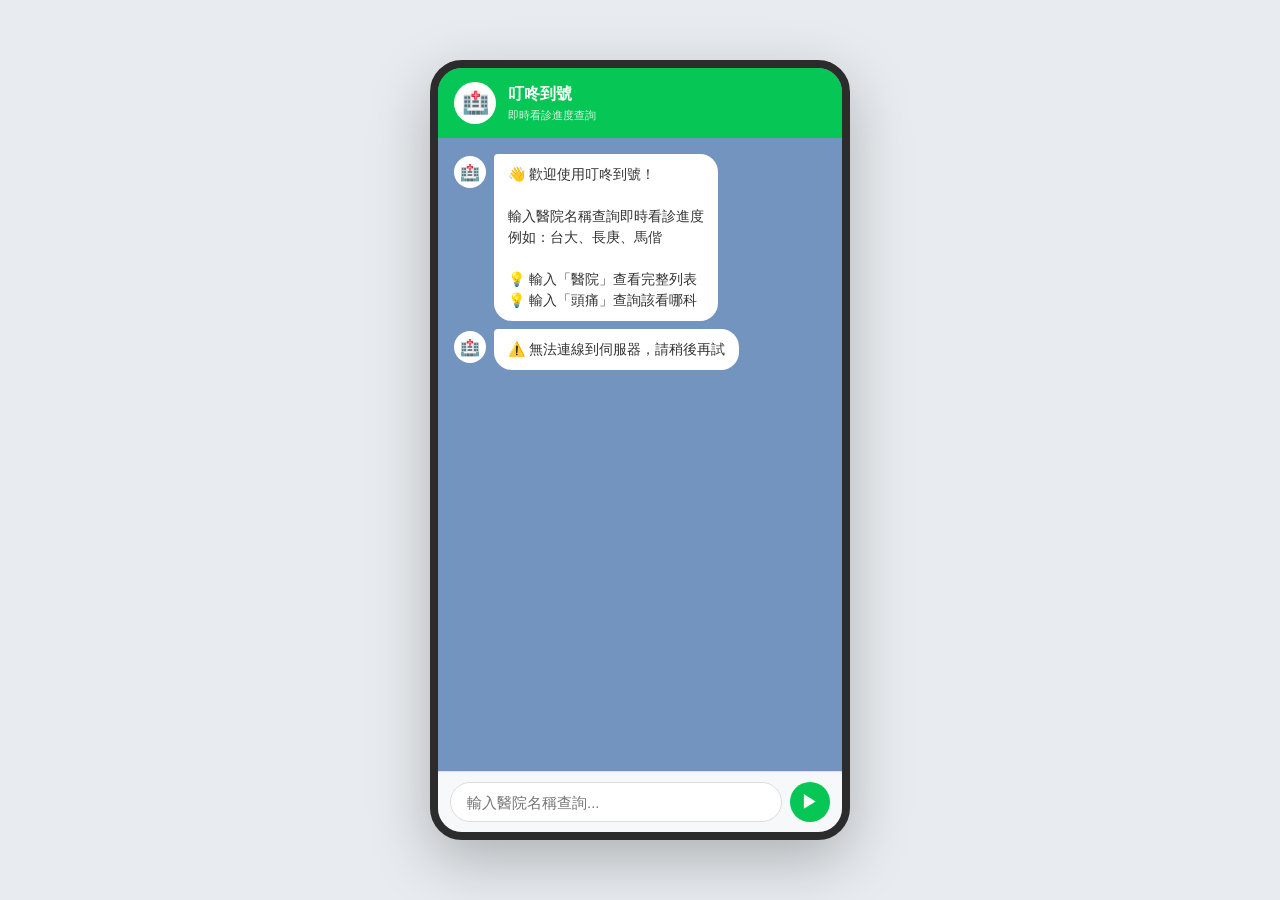
==== public/index.html @ 7386bb76 "feat: 對話式查詢網頁 + 修復 404 回傳 - 新增 /chat 對話式看診進度查詢頁面（LINE 風格 UI）   - 支援醫院名稱查詢、科別篩選、症狀查科別   - 快捷按鈕、打字動畫、醫" ====
<!DOCTYPE html>
<html lang="zh-TW">
<head>
<meta charset="UTF-8">
<meta name="viewport" content="width=device-width, initial-scale=1.0, maximum-scale=1.0, user-scalable=no">
<title>叮咚到號 — 醫院看診進度查詢</title>
<style>
* { margin: 0; padding: 0; box-sizing: border-box; }

:root {
    --green: #06C755;
    --bg: #7494C0;
    --bubble-bot: #FFFFFF;
    --bubble-user: #06C755;
    --text: #333;
}

body {
    font-family: -apple-system, BlinkMacSystemFont, 'Segoe UI', 'Helvetica Neue', Arial, sans-serif;
    background: #E8ECF0;
    height: 100dvh;
    display: flex;
    justify-content: center;
    align-items: center;
}

.phone-frame {
    width: 100%;
    max-width: 420px;
    height: 100dvh;
    background: var(--bg);
    display: flex;
    flex-direction: column;
    overflow: hidden;
}
@media (min-width: 500px) {
    .phone-frame {
        height: 780px;
        border-radius: 32px;
        box-shadow: 0 20px 60px rgba(0,0,0,0.25);
        border: 8px solid #2C2C2C;
    }
}

/* Header */
.chat-header {
    background: var(--green);
    color: white;
    padding: 14px 16px;
    display: flex;
    align-items: center;
    gap: 12px;
    flex-shrink: 0;
}
.chat-header .avatar {
    width: 42px; height: 42px;
    border-radius: 50%;
    background: white;
    display: flex; align-items: center; justify-content: center;
    font-size: 22px; flex-shrink: 0;
}
.chat-header .info h3 { font-size: 16px; font-weight: 600; }
.chat-header .info span { font-size: 11px; opacity: 0.85; }

/* Chat Body */
.chat-body {
    flex: 1;
    overflow-y: auto;
    padding: 16px;
    display: flex;
    flex-direction: column;
    gap: 8px;
    -webkit-overflow-scrolling: touch;
}

.msg-row {
    display: flex; gap: 8px; max-width: 88%;
    animation: msgIn 0.25s ease-out;
}
@keyframes msgIn {
    from { opacity: 0; transform: translateY(10px); }
    to   { opacity: 1; transform: translateY(0); }
}
.msg-row.bot  { align-self: flex-start; }
.msg-row.user { align-self: flex-end; flex-direction: row-reverse; }

.msg-row .bubble-avatar {
    width: 32px; height: 32px; border-radius: 50%;
    background: white; display: flex; align-items: center; justify-content: center;
    font-size: 16px; flex-shrink: 0; margin-top: 2px;
}
.msg-row.user .bubble-avatar { display: none; }

.bubble {
    padding: 10px 14px;
    border-radius: 18px;
    font-size: 14px;
    line-height: 1.5;
    white-space: pre-wrap;
    word-break: break-word;
}
.msg-row.bot .bubble  { background: var(--bubble-bot); color: var(--text); border-top-left-radius: 4px; }
.msg-row.user .bubble { background: var(--bubble-user); color: white; border-top-right-radius: 4px; }

.time-label {
    text-align: center;
    font-size: 11px;
    color: rgba(255,255,255,0.7);
    margin: 8px 0;
}

/* Quick Actions */
.quick-actions {
    display: flex;
    gap: 6px;
    flex-wrap: wrap;
    padding: 4px 0;
    align-self: flex-start;
    max-width: 100%;
}
.quick-btn {
    background: white;
    border: 1.5px solid var(--green);
    color: var(--green);
    padding: 6px 12px;
    border-radius: 16px;
    font-size: 13px;
    cursor: pointer;
    white-space: nowrap;
    transition: all 0.15s;
}
.quick-btn:hover, .quick-btn:active {
    background: var(--green);
    color: white;
}

/* Typing indicator */
.typing .bubble::after {
    content: '⋯';
    animation: dots 1s infinite;
}
@keyframes dots {
    0%, 20% { content: '⋯'; }
    40% { content: '⋯⋯'; }
    60% { content: '⋯⋯⋯'; }
}

/* Input */
.chat-input {
    display: flex;
    gap: 8px;
    padding: 10px 12px;
    background: #F7F8FA;
    flex-shrink: 0;
    border-top: 1px solid #E0E0E0;
}
.chat-input input {
    flex: 1;
    border: 1px solid #DDD;
    border-radius: 20px;
    padding: 10px 16px;
    font-size: 15px;
    outline: none;
    background: white;
}
.chat-input input:focus { border-color: var(--green); }
.chat-input button {
    background: var(--green);
    color: white;
    border: none;
    border-radius: 50%;
    width: 40px; height: 40px;
    font-size: 18px;
    cursor: pointer;
    display: flex; align-items: center; justify-content: center;
    flex-shrink: 0;
    transition: transform 0.1s;
}
.chat-input button:active { transform: scale(0.92); }
</style>
</head>
<body>

<div class="phone-frame">
    <div class="chat-header">
        <div class="avatar">🏥</div>
        <div class="info">
            <h3>叮咚到號</h3>
            <span>即時看診進度查詢</span>
        </div>
    </div>

    <div class="chat-body" id="chatBody"></div>

    <div class="chat-input">
        <input type="text" id="msgInput" placeholder="輸入醫院名稱查詢..." autocomplete="off">
        <button id="sendBtn" onclick="sendMessage()">▶</button>
    </div>
</div>

<script>
const API_BASE = window.location.origin;
const chatBody = document.getElementById('chatBody');
const msgInput = document.getElementById('msgInput');

// 醫院代碼對照（從 /api/hospitals 載入）
let hospitals = [];

// 初始化
async function init() {
    addBotMsg('👋 歡迎使用叮咚到號！\n\n輸入醫院名稱查詢即時看診進度\n例如：台大、長庚、馬偕\n\n💡 輸入「醫院」查看完整列表\n💡 輸入「頭痛」查詢該看哪科');

    try {
        const resp = await fetch(`${API_BASE}/api/hospitals`);
        const data = await resp.json();
        hospitals = data.hospitals || [];
        showQuickActions(['台大醫院', '台北長庚', '馬偕醫院', '國泰醫院', '醫院列表']);
    } catch (e) {
        addBotMsg('⚠️ 無法連線到伺服器，請稍後再試');
    }
}

// 發送訊息
async function sendMessage() {
    const text = msgInput.value.trim();
    if (!text) return;

    addUserMsg(text);
    msgInput.value = '';

    const typingEl = addTyping();

    try {
        const reply = await processMessage(text);
        removeTyping(typingEl);
        addBotMsg(reply.text);
        if (reply.actions) showQuickActions(reply.actions);
    } catch (e) {
        removeTyping(typingEl);
        addBotMsg('⚠️ 查詢失敗，請稍後再試');
    }
}

// 處理訊息邏輯
async function processMessage(text) {
    const m = text.trim();

    // 醫院列表
    if (['醫院', '列表', '有哪些', '支援', '全部'].some(k => m.includes(k))) {
        return listHospitals();
    }

    // 症狀查科別
    if (['痛', '癢', '暈', '咳', '燒', '腫', '血', '喘', '吐', '瀉'].some(k => m.includes(k))) {
        return await searchDepartmentGuide(m);
    }

    // 查看診進度
    const hospital = findHospital(m);
    if (hospital) {
        return await fetchProgress(hospital, m);
    }

    // 搜尋醫院
    if (m.length >= 2) {
        const matched = hospitals.filter(h => h.name.includes(m));
        if (matched.length > 0) {
            return {
                text: `🔍 找到 ${matched.length} 間符合的醫院：\n\n${matched.map(h => `• ${h.name}`).join('\n')}\n\n點擊醫院名稱查詢進度`,
                actions: matched.slice(0, 5).map(h => h.name)
            };
        }
    }

    return {
        text: '🤔 找不到相關醫院\n\n💡 試試：\n• 輸入醫院名稱（如：台大、長庚）\n• 輸入症狀（如：頭痛、咳嗽）\n• 輸入「醫院」查看完整列表'
    };
}

// 找醫院
function findHospital(text) {
    // 精確匹配
    let found = hospitals.find(h => text.includes(h.name));
    if (found) return found;

    // 簡稱匹配
    const aliases = {
        '台大': 'ntuh', '台大醫院': 'ntuh',
        '台大癌醫': 'ntuh-cancer', '癌醫': 'ntuh-cancer',
        '台大兒童': 'ntuh-children',
        '榮總': 'tpvgh', '台北榮總': 'tpvgh', '北榮': 'tpvgh',
        '三總': 'tsgh', '三軍': 'tsgh',
        '長庚': 'changgung-linkou', '林口長庚': 'changgung-linkou',
        '台北長庚': 'changgung-taipei',
        '高雄長庚': 'changgung-kaohsiung',
        '國泰': 'cathay', '國泰醫院': 'cathay',
        '馬偕': 'mackay-taipei', '馬偕醫院': 'mackay-taipei',
        '新光': 'shinkong', '新光醫院': 'shinkong',
        '萬芳': 'wanfang', '萬芳醫院': 'wanfang',
        '亞東': 'femh', '亞東醫院': 'femh',
        '振興': 'chgh', '振興醫院': 'chgh',
        '慈濟': 'tzuchi-taipei',
        '輔大': 'fjuh', '輔大醫院': 'fjuh',
    };

    for (const [alias, code] of Object.entries(aliases)) {
        if (text.includes(alias)) {
            return hospitals.find(h => h.code === code);
        }
    }
    return null;
}

// 查看診進度
async function fetchProgress(hospital, originalText) {
    const resp = await fetch(`${API_BASE}/api/progress/${hospital.code}`);
    const data = await resp.json();

    if (!data.data || data.data.length === 0) {
        return {
            text: `🏥 ${hospital.name}\n\n目前沒有看診中的診間資料\n（可能為非看診時段或夜間）`,
            actions: ['醫院列表']
        };
    }

    // 篩選（如果用戶輸入了科別或醫師名）
    let results = data.data;
    const filter = originalText.replace(hospital.name, '').trim();
    // 移除別名
    for (const alias of Object.keys(findHospital.aliases || {})) {
        if (originalText.includes(alias)) {
            const f = originalText.replace(alias, '').trim();
            if (f) {
                const filtered = results.filter(r =>
                    r.department.includes(f) || r.doctor_name.includes(f)
                );
                if (filtered.length > 0) results = filtered;
            }
            break;
        }
    }
    if (filter) {
        const filtered = results.filter(r =>
            r.department.includes(filter) || r.doctor_name.includes(filter)
        );
        if (filtered.length > 0) results = filtered;
    }

    // 格式化
    const now = new Date();
    const ts = `${(now.getMonth()+1).toString().padStart(2,'0')}/${now.getDate().toString().padStart(2,'0')} ${now.getHours().toString().padStart(2,'0')}:${now.getMinutes().toString().padStart(2,'0')}`;

    // 按科別分組
    const byDept = {};
    for (const r of results) {
        if (!byDept[r.department]) byDept[r.department] = [];
        byDept[r.department].push(r);
    }

    let lines = [`🏥 ${hospital.name} 看診進度`, `⏰ ${ts}　共 ${results.length} 個診間`, ''];

    for (const [dept, items] of Object.entries(byDept).sort()) {
        lines.push(`📌 ${dept}`);
        for (const it of items) {
            let info = `👉 ${it.current_number}號`;
            if (it.is_current_skipped) info += '(過號)';
            if (it.next_number && it.next_number !== it.current_number) {
                info += ` → ${it.next_number}號`;
            }
            const room = it.clinic_room ? ` [${it.clinic_room}]` : '';
            const sess = it.session ? ` ${it.session}` : '';
            lines.push(`  ${it.doctor_name}${room}${sess} ${info}`);
        }
        lines.push('');
    }

    // 取前幾個科別當快捷鍵
    const depts = Object.keys(byDept).slice(0, 4);
    const actions = depts.map(d => `${hospital.name} ${d}`);

    return { text: lines.join('\n'), actions };
}

// 症狀查科別
async function searchDepartmentGuide(query) {
    const resp = await fetch(`${API_BASE}/api/guide/which-department?q=${encodeURIComponent(query)}`);
    const data = await resp.json();

    if (!data.results || data.results.length === 0) {
        return { text: `🤔 找不到「${query}」相關的科別建議\n\n建議直接到醫院掛號櫃台詢問` };
    }

    let lines = [`🔍 「${query}」建議看哪科：\n`];
    const seen = new Set();
    for (const r of data.results) {
        if (seen.has(r.department)) continue;
        seen.add(r.department);
        lines.push(`🏷️ ${r.department}（${r.category}）`);
        lines.push(`   疾病：${r.disease}`);
        lines.push(`   症狀：${r.symptoms}\n`);
    }

    return { text: lines.join('\n') };
}

// 醫院列表
function listHospitals() {
    // 按地區分組
    const groups = {
        '台北市': [], '新北市': [], '基隆': [], '桃園': [],
        '台中': [], '雲嘉': [], '高雄': [], '其他': []
    };

    for (const h of hospitals) {
        const n = h.name;
        if (n.includes('台大') || n.includes('三軍') || n.includes('榮總') || n.includes('台北長庚') ||
            n.includes('國泰醫院') || n.includes('馬偕醫院(台北') || n.includes('新光') ||
            n.includes('萬芳') || n.includes('振興') || n.includes('台大癌醫') || n.includes('台大兒童'))
            groups['台北市'].push(n);
        else if (n.includes('亞東') || n.includes('慈濟') || n.includes('淡水') || n.includes('臺北醫院') ||
                 n.includes('汐止') || n.includes('土城') || n.includes('新北') || n.includes('輔大'))
            groups['新北市'].push(n);
        else if (n.includes('基隆')) groups['基隆'].push(n);
        else if (n.includes('林口') || n.includes('桃園')) groups['桃園'].push(n);
        else if (n.includes('豐原')) groups['台中'].push(n);
        else if (n.includes('雲林') || n.includes('嘉義')) groups['雲嘉'].push(n);
        else if (n.includes('高雄') || n.includes('鳳山')) groups['高雄'].push(n);
        else groups['其他'].push(n);
    }

    let lines = [`🏥 支援查詢的醫院（共 ${hospitals.length} 間）\n`];
    for (const [area, list] of Object.entries(groups)) {
        if (list.length === 0) continue;
        lines.push(`【${area}】`);
        for (const name of list) lines.push(`  • ${name}`);
        lines.push('');
    }
    lines.push('💡 輸入醫院名稱即可查詢進度');

    return {
        text: lines.join('\n'),
        actions: ['台大醫院', '台北長庚', '林口長庚', '國泰醫院', '馬偕醫院']
    };
}

// === UI 工具 ===

function addBotMsg(text) {
    const row = document.createElement('div');
    row.className = 'msg-row bot';
    row.innerHTML = `<div class="bubble-avatar">🏥</div><div class="bubble">${escapeHtml(text)}</div>`;
    chatBody.appendChild(row);
    scrollDown();
}

function addUserMsg(text) {
    const row = document.createElement('div');
    row.className = 'msg-row user';
    row.innerHTML = `<div class="bubble">${escapeHtml(text)}</div>`;
    chatBody.appendChild(row);
    scrollDown();
}

function addTyping() {
    const row = document.createElement('div');
    row.className = 'msg-row bot typing';
    row.innerHTML = `<div class="bubble-avatar">🏥</div><div class="bubble">查詢中</div>`;
    chatBody.appendChild(row);
    scrollDown();
    return row;
}

function removeTyping(el) { if (el && el.parentNode) el.parentNode.removeChild(el); }

function showQuickActions(labels) {
    const container = document.createElement('div');
    container.className = 'quick-actions';
    for (const label of labels) {
        const btn = document.createElement('button');
        btn.className = 'quick-btn';
        btn.textContent = label;
        btn.onclick = () => {
            msgInput.value = label;
            sendMessage();
        };
        container.appendChild(btn);
    }
    chatBody.appendChild(container);
    scrollDown();
}

function scrollDown() {
    requestAnimationFrame(() => {
        chatBody.scrollTop = chatBody.scrollHeight;
    });
}

function escapeHtml(text) {
    return text.replace(/&/g,'&amp;').replace(/</g,'&lt;').replace(/>/g,'&gt;').replace(/\n/g,'<br>');
}

// Enter 送出
msgInput.addEventListener('keydown', e => {
    if (e.key === 'Enter' && !e.isComposing) sendMessage();
});

// 啟動
init();
</script>
</body>
</html>
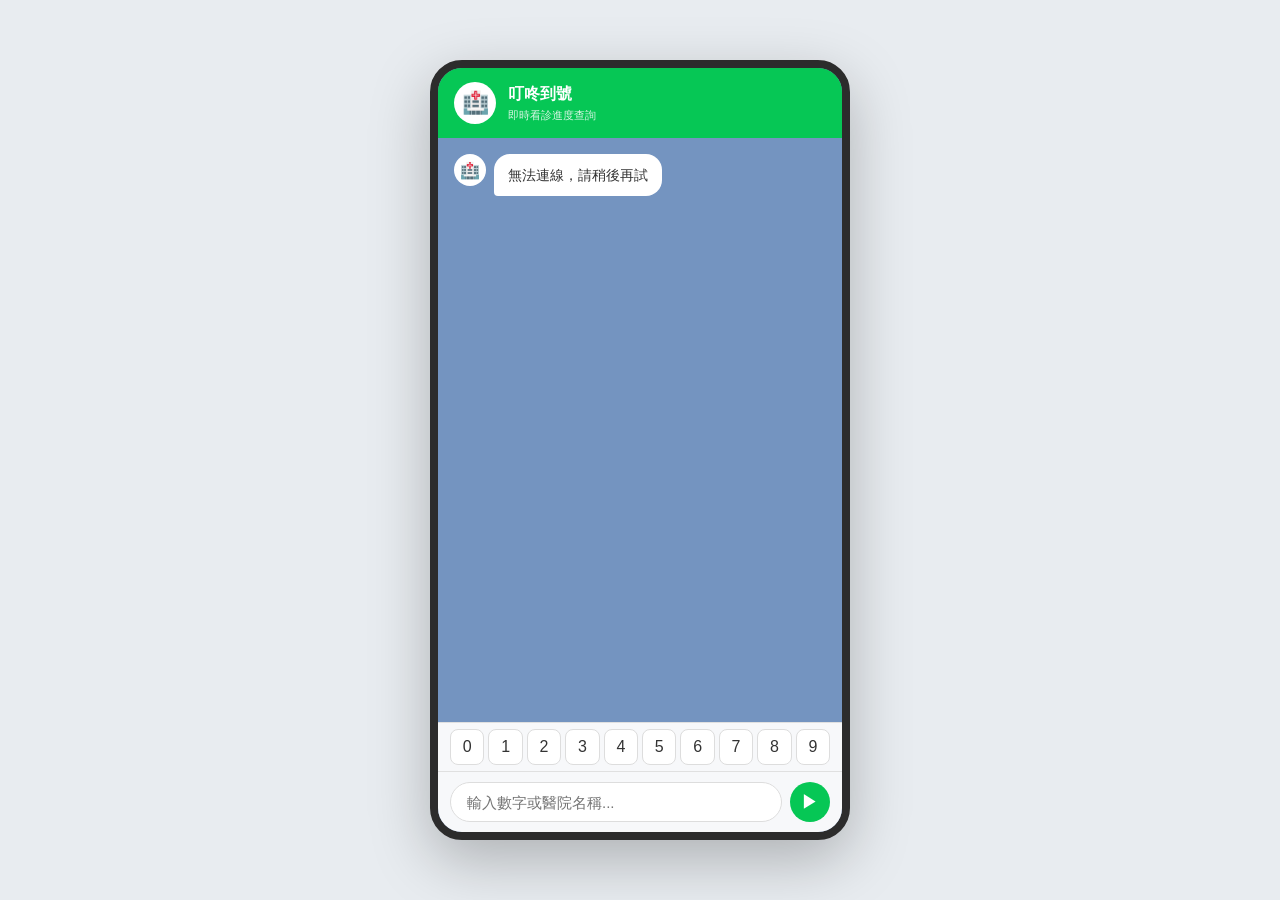
==== commit 3fcc69b7: "第一階段ok" ====
--- a/public/index.html
+++ b/public/index.html
@@ -6,14 +6,7 @@
 <title>叮咚到號 — 醫院看診進度查詢</title>
 <style>
 * { margin: 0; padding: 0; box-sizing: border-box; }
-
-:root {
-    --green: #06C755;
-    --bg: #7494C0;
-    --bubble-bot: #FFFFFF;
-    --bubble-user: #06C755;
-    --text: #333;
-}
+:root { --green: #06C755; --bg: #7494C0; }
 
 body {
     font-family: -apple-system, BlinkMacSystemFont, 'Segoe UI', 'Helvetica Neue', Arial, sans-serif;
@@ -25,158 +18,88 @@
 }
 
 .phone-frame {
-    width: 100%;
-    max-width: 420px;
-    height: 100dvh;
+    width: 100%; max-width: 420px; height: 100dvh;
     background: var(--bg);
-    display: flex;
-    flex-direction: column;
-    overflow: hidden;
+    display: flex; flex-direction: column; overflow: hidden;
 }
 @media (min-width: 500px) {
     .phone-frame {
-        height: 780px;
-        border-radius: 32px;
+        height: 780px; border-radius: 32px;
         box-shadow: 0 20px 60px rgba(0,0,0,0.25);
         border: 8px solid #2C2C2C;
     }
 }
 
-/* Header */
 .chat-header {
-    background: var(--green);
-    color: white;
-    padding: 14px 16px;
-    display: flex;
-    align-items: center;
-    gap: 12px;
-    flex-shrink: 0;
+    background: var(--green); color: white;
+    padding: 14px 16px; display: flex; align-items: center; gap: 12px; flex-shrink: 0;
 }
 .chat-header .avatar {
-    width: 42px; height: 42px;
-    border-radius: 50%;
-    background: white;
+    width: 42px; height: 42px; border-radius: 50%; background: white;
+    display: flex; align-items: center; justify-content: center; font-size: 22px;
+}
+.chat-header .info h3 { font-size: 16px; }
+.chat-header .info span { font-size: 11px; opacity: 0.85; }
+
+.chat-body {
+    flex: 1; overflow-y: auto; padding: 16px;
+    display: flex; flex-direction: column; gap: 8px;
+    -webkit-overflow-scrolling: touch;
+}
+
+.msg-row { display: flex; gap: 8px; max-width: 88%; animation: msgIn 0.25s ease-out; }
+.msg-row.bot { align-self: flex-start; }
+.msg-row.user { align-self: flex-end; flex-direction: row-reverse; }
+
+.bubble-avatar {
+    width: 32px; height: 32px; border-radius: 50%; background: white;
     display: flex; align-items: center; justify-content: center;
-    font-size: 22px; flex-shrink: 0;
-}
-.chat-header .info h3 { font-size: 16px; font-weight: 600; }
-.chat-header .info span { font-size: 11px; opacity: 0.85; }
-
-/* Chat Body */
-.chat-body {
-    flex: 1;
-    overflow-y: auto;
-    padding: 16px;
-    display: flex;
-    flex-direction: column;
-    gap: 8px;
-    -webkit-overflow-scrolling: touch;
-}
-
-.msg-row {
-    display: flex; gap: 8px; max-width: 88%;
-    animation: msgIn 0.25s ease-out;
-}
-@keyframes msgIn {
-    from { opacity: 0; transform: translateY(10px); }
-    to   { opacity: 1; transform: translateY(0); }
-}
-.msg-row.bot  { align-self: flex-start; }
-.msg-row.user { align-self: flex-end; flex-direction: row-reverse; }
-
-.msg-row .bubble-avatar {
-    width: 32px; height: 32px; border-radius: 50%;
-    background: white; display: flex; align-items: center; justify-content: center;
-    font-size: 16px; flex-shrink: 0; margin-top: 2px;
-}
-.msg-row.user .bubble-avatar { display: none; }
+    font-size: 16px; flex-shrink: 0;
+}
 
 .bubble {
-    padding: 10px 14px;
-    border-radius: 18px;
-    font-size: 14px;
-    line-height: 1.5;
-    white-space: pre-wrap;
-    word-break: break-word;
-}
-.msg-row.bot .bubble  { background: var(--bubble-bot); color: var(--text); border-top-left-radius: 4px; }
-.msg-row.user .bubble { background: var(--bubble-user); color: white; border-top-right-radius: 4px; }
-
-.time-label {
-    text-align: center;
-    font-size: 11px;
-    color: rgba(255,255,255,0.7);
-    margin: 8px 0;
-}
-
-/* Quick Actions */
-.quick-actions {
-    display: flex;
-    gap: 6px;
-    flex-wrap: wrap;
-    padding: 4px 0;
-    align-self: flex-start;
-    max-width: 100%;
-}
-.quick-btn {
-    background: white;
-    border: 1.5px solid var(--green);
-    color: var(--green);
-    padding: 6px 12px;
-    border-radius: 16px;
-    font-size: 13px;
-    cursor: pointer;
-    white-space: nowrap;
-    transition: all 0.15s;
-}
-.quick-btn:hover, .quick-btn:active {
-    background: var(--green);
-    color: white;
-}
-
-/* Typing indicator */
-.typing .bubble::after {
-    content: '⋯';
-    animation: dots 1s infinite;
-}
-@keyframes dots {
-    0%, 20% { content: '⋯'; }
-    40% { content: '⋯⋯'; }
-    60% { content: '⋯⋯⋯'; }
-}
-
-/* Input */
+    padding: 10px 14px; border-radius: 16px; font-size: 14px; line-height: 1.6;
+    white-space: pre-wrap; word-break: break-word; position: relative;
+}
+.bot .bubble { background: white; color: #333; border-bottom-left-radius: 4px; }
+.user .bubble { background: var(--green); color: white; border-bottom-right-radius: 4px; }
+
+.copy-btn {
+    display: block; margin-top: 6px; background: none; border: 1px solid #CCC;
+    border-radius: 8px; padding: 2px 10px; font-size: 11px; color: #999; cursor: pointer;
+}
+.copy-btn.copied { border-color: var(--green); color: var(--green); }
+
+@keyframes msgIn { from { opacity: 0; transform: translateY(8px); } to { opacity: 1; transform: none; } }
+.typing .bubble::after { content: '⋯'; animation: dots 1.2s infinite; }
+@keyframes dots { 0%,20%{content:'⋯'} 40%{content:'⋯⋯'} 60%{content:'⋯⋯⋯'} }
+
 .chat-input {
-    display: flex;
-    gap: 8px;
-    padding: 10px 12px;
-    background: #F7F8FA;
-    flex-shrink: 0;
-    border-top: 1px solid #E0E0E0;
+    display: flex; gap: 8px; padding: 10px 12px;
+    background: #F7F8FA; flex-shrink: 0; border-top: 1px solid #E0E0E0;
 }
 .chat-input input {
-    flex: 1;
-    border: 1px solid #DDD;
-    border-radius: 20px;
-    padding: 10px 16px;
-    font-size: 15px;
-    outline: none;
-    background: white;
+    flex: 1; border: 1px solid #DDD; border-radius: 20px;
+    padding: 10px 16px; font-size: 15px; outline: none; background: white;
 }
 .chat-input input:focus { border-color: var(--green); }
 .chat-input button {
-    background: var(--green);
-    color: white;
-    border: none;
-    border-radius: 50%;
-    width: 40px; height: 40px;
-    font-size: 18px;
-    cursor: pointer;
-    display: flex; align-items: center; justify-content: center;
-    flex-shrink: 0;
-    transition: transform 0.1s;
+    background: var(--green); color: white; border: none; border-radius: 50%;
+    width: 40px; height: 40px; font-size: 18px; cursor: pointer;
+    display: flex; align-items: center; justify-content: center; flex-shrink: 0;
 }
 .chat-input button:active { transform: scale(0.92); }
+
+.num-row {
+    display: flex; gap: 4px; padding: 6px 12px;
+    background: #F7F8FA; border-top: 1px solid #E0E0E0; flex-shrink: 0;
+}
+.num-btn {
+    flex: 1; border: 1px solid #DDD; border-radius: 8px;
+    background: white; font-size: 16px; font-weight: 500; color: #333;
+    padding: 8px 0; cursor: pointer; text-align: center;
+}
+.num-btn:active { background: var(--green); color: white; }
 </style>
 </head>
 <body>
@@ -189,106 +112,755 @@
             <span>即時看診進度查詢</span>
         </div>
     </div>
-
-    <div class="chat-body" id="chatBody"></div>
-
+    <div class="chat-body" id="chatBody" onclick="document.getElementById('msgInput').blur()"></div>
+    <div class="num-row" id="numRow">
+        <button class="num-btn" onclick="tapNum('0')">0</button>
+        <button class="num-btn" onclick="tapNum('1')">1</button>
+        <button class="num-btn" onclick="tapNum('2')">2</button>
+        <button class="num-btn" onclick="tapNum('3')">3</button>
+        <button class="num-btn" onclick="tapNum('4')">4</button>
+        <button class="num-btn" onclick="tapNum('5')">5</button>
+        <button class="num-btn" onclick="tapNum('6')">6</button>
+        <button class="num-btn" onclick="tapNum('7')">7</button>
+        <button class="num-btn" onclick="tapNum('8')">8</button>
+        <button class="num-btn" onclick="tapNum('9')">9</button>
+    </div>
+    <div class="num-row" id="numRowMulti" style="display:none;">
+        <button class="num-btn" onclick="tapMulti('0')">0</button>
+        <button class="num-btn" onclick="tapMulti('1')">1</button>
+        <button class="num-btn" onclick="tapMulti('2')">2</button>
+        <button class="num-btn" onclick="tapMulti('3')">3</button>
+        <button class="num-btn" onclick="tapMulti('4')">4</button>
+        <button class="num-btn" onclick="tapMulti('5')">5</button>
+        <button class="num-btn" onclick="tapMulti('6')">6</button>
+        <button class="num-btn" onclick="tapMulti('7')">7</button>
+        <button class="num-btn" onclick="tapMulti('8')">8</button>
+        <button class="num-btn" onclick="tapMulti('9')">9</button>
+        <button class="num-btn" onclick="tapMultiDel()" style="font-size:14px;">⌫</button>
+    </div>
     <div class="chat-input">
-        <input type="text" id="msgInput" placeholder="輸入醫院名稱查詢..." autocomplete="off">
-        <button id="sendBtn" onclick="sendMessage()">▶</button>
+        <input type="text" id="msgInput" placeholder="輸入數字或醫院名稱..." autocomplete="off">
+        <button onclick="sendMessage()">▶</button>
     </div>
 </div>
 
 <script>
 const API_BASE = window.location.origin;
 const chatBody = document.getElementById('chatBody');
+
+let _sending = false;  // 防重複點擊
+
+// === Web Audio 音效 ===
+let _audioCtx = null;
+function getAudio() {
+    if (!_audioCtx) {
+        try {
+            _audioCtx = new (window.AudioContext || window.webkitAudioContext)();
+        } catch (e) { return null; }
+    }
+    if (_audioCtx.state === 'suspended') _audioCtx.resume();
+    return _audioCtx;
+}
+
+// 通用單音
+function _beep(freq, dur, type = 'sine', vol = 0.15, delay = 0) {
+    const ctx = getAudio();
+    if (!ctx) return;
+    const t0 = ctx.currentTime + delay;
+    const osc = ctx.createOscillator();
+    const gain = ctx.createGain();
+    osc.type = type;
+    osc.frequency.value = freq;
+    gain.gain.setValueAtTime(0, t0);
+    gain.gain.linearRampToValueAtTime(vol, t0 + 0.005);
+    gain.gain.exponentialRampToValueAtTime(0.0001, t0 + dur);
+    osc.connect(gain).connect(ctx.destination);
+    osc.start(t0);
+    osc.stop(t0 + dur + 0.02);
+}
+
+// 1. 打字聲（短促 click）
+function playTap() { _beep(1800, 0.04, 'square', 0.06); }
+
+// 2. 送出訊息（輕一聲）
+function playSend() { _beep(880, 0.08, 'sine', 0.10); }
+
+// 3. 號碼更新 ding（單音清脆）
+function playDing() { _beep(1320, 0.25, 'triangle', 0.18); }
+
+// 4. 快到/到我 dingdong（雙音）
+function playDingDong() {
+    _beep(1320, 0.22, 'triangle', 0.22, 0);
+    _beep(990, 0.32, 'triangle', 0.22, 0.18);
+}
+
+function tapNum(n) {
+    if (_sending) return;
+    playTap();
+    msgInput.value = n;
+    sendMessage();
+}
+
+function tapMulti(n) {
+    playTap();
+    msgInput.value += n;
+    msgInput.focus();
+}
+
+function tapMultiDel() {
+    playTap();
+    msgInput.value = msgInput.value.slice(0, -1);
+}
+
+function setMultiMode(on) {
+    document.getElementById('numRow').style.display = on ? 'none' : 'flex';
+    document.getElementById('numRowMulti').style.display = on ? 'flex' : 'none';
+    if (on) {
+        msgInput.value = '';
+        msgInput.placeholder = '輸入掛號號碼...';
+    } else {
+        msgInput.placeholder = '輸入數字或醫院名稱...';
+    }
+}
+
 const msgInput = document.getElementById('msgInput');
 
-// 醫院代碼對照（從 /api/hospitals 載入）
 let hospitals = [];
-
-// 初始化
+let menuState = 'main';
+let menuOptions = {};
+let lastHospital = null;
+let lastProgressData = [];
+let pageItems = [];
+let pageIndex = 0;
+let pageContext = null;
+
+// 返回堆疊：按 0 逐層返回
+let navStack = [];
+
+// 追蹤
+let activeTrack = null;    // { hospital, dept, doctor, room, userNumber, intervalId }
+let waitingForNumber = false;  // 等待用戶輸入掛號號碼
+
+// 用戶資料
+const urlParams = new URLSearchParams(location.search);
+if (urlParams.get('uid')) localStorage.setItem('line_user_id', urlParams.get('uid'));
+let lineUserId = localStorage.getItem('line_user_id') || '';
+let userFavorites = [];
+let userArea = localStorage.getItem('user_area') || '';
+
+// === 初始化 ===
 async function init() {
-    addBotMsg('👋 歡迎使用叮咚到號！\n\n輸入醫院名稱查詢即時看診進度\n例如：台大、長庚、馬偕\n\n💡 輸入「醫院」查看完整列表\n💡 輸入「頭痛」查詢該看哪科');
-
     try {
         const resp = await fetch(`${API_BASE}/api/hospitals`);
         const data = await resp.json();
         hospitals = data.hospitals || [];
-        showQuickActions(['台大醫院', '台北長庚', '馬偕醫院', '國泰醫院', '醫院列表']);
     } catch (e) {
-        addBotMsg('⚠️ 無法連線到伺服器，請稍後再試');
-    }
-}
-
-// 發送訊息
+        addBotMsg('無法連線，請稍後再試');
+        return;
+    }
+    await loadFavorites();
+    await showMainMenu();
+}
+
+async function loadFavorites() {
+    if (!lineUserId) return;
+    try {
+        const resp = await fetch(`${API_BASE}/api/liff/favorites/${lineUserId}`);
+        const data = await resp.json();
+        if (data.favorites && data.favorites.length > 0) userFavorites = data.favorites;
+    } catch (e) {}
+}
+
+// === 主選單 ===
+async function showMainMenu() {
+    navStack = [];
+    menuState = 'main';
+    menuOptions = { '2': 'list_area' };
+
+    await loadFavorites();
+
+    let lines = [];
+    if (activeTrack) {
+        lines.push('1 查追蹤進度');
+        menuOptions['1'] = 'check_tracking';
+    }
+    lines.push('2 醫院列表');
+    lines.push('');
+
+    const maxSlots = 5;
+    const usedCodes = new Set();
+    const slots = [];
+
+    for (const f of userFavorites) {
+        if (slots.length >= maxSlots) break;
+        const h = hospitals.find(x => x.code === f.hospital_code);
+        if (h && !usedCodes.has(h.code)) {
+            slots.push({ hospital: h, name: f.hospital_name, star: true });
+            usedCodes.add(h.code);
+        }
+    }
+
+    if (slots.length < maxSlots) {
+        const areas = groupByArea();
+        if (userArea && areas[userArea]) {
+            for (const h of areas[userArea]) {
+                if (slots.length >= maxSlots) break;
+                if (!usedCodes.has(h.code)) {
+                    slots.push({ hospital: h, name: h.name, star: false });
+                    usedCodes.add(h.code);
+                }
+            }
+        }
+        if (slots.length < maxSlots) {
+            const taipei = areas['台北市'] || [];
+            for (const h of taipei) {
+                if (slots.length >= maxSlots) break;
+                if (!usedCodes.has(h.code)) {
+                    slots.push({ hospital: h, name: h.name, star: false });
+                    usedCodes.add(h.code);
+                }
+            }
+        }
+    }
+
+    slots.forEach((s, idx) => {
+        const num = idx + 4;
+        const mark = s.star ? '⭐' : '';
+        lines.push(`${num} ${mark}${s.name}`);
+        menuOptions[String(num)] = { type: 'hospital', hospital: s.hospital };
+    });
+
+    addBotMsg(lines.join('\n'));
+}
+
+// === 分頁顯示 ===
+function showPage(items, state, title) {
+    pageItems = items;
+    pageContext = { state, title };
+    pageIndex = 0;
+    renderPage();
+}
+
+function renderPage() {
+    const perPage = 8;
+    const slice = pageItems.slice(pageIndex, pageIndex + perPage);
+    const total = pageItems.length;
+    const pageNum = Math.floor(pageIndex / perPage) + 1;
+    const totalPages = Math.ceil(total / perPage);
+
+    menuOptions = {};
+    menuState = pageContext.state;
+
+    let lines = [];
+    lines.push(totalPages > 1 ? `${pageContext.title} (${pageNum}/${totalPages})` : pageContext.title);
+    lines.push('');
+
+    slice.forEach((item, idx) => {
+        const num = idx + 1;
+        lines.push(`${num} ${item.label}`);
+        menuOptions[String(num)] = item.action;
+    });
+
+    lines.push('');
+    if (total > perPage) lines.push('9 下一頁');
+    lines.push('0 返回');
+
+    addBotMsg(lines.join('\n'));
+}
+
+function nextPage() {
+    pageIndex += 8;
+    if (pageIndex >= pageItems.length) pageIndex = 0;
+    renderPage();
+}
+
+// === 發送訊息 ===
 async function sendMessage() {
+    if (_sending) return;
     const text = msgInput.value.trim();
     if (!text) return;
-
+    _sending = true;
+    playSend();
     addUserMsg(text);
     msgInput.value = '';
-
-    const typingEl = addTyping();
-
+    await new Promise(r => setTimeout(r, 500));
     try {
-        const reply = await processMessage(text);
-        removeTyping(typingEl);
-        addBotMsg(reply.text);
-        if (reply.actions) showQuickActions(reply.actions);
+        await processMessage(text);
     } catch (e) {
-        removeTyping(typingEl);
-        addBotMsg('⚠️ 查詢失敗，請稍後再試');
-    }
-}
-
-// 處理訊息邏輯
+        console.error('processMessage error:', e);
+        addBotMsg('查詢失敗，請稍後再試\n\n0 返回');
+        menuState = 'error';
+    }
+    _sending = false;
+}
+
+// === 處理訊息 ===
 async function processMessage(text) {
     const m = text.trim();
 
-    // 醫院列表
-    if (['醫院', '列表', '有哪些', '支援', '全部'].some(k => m.includes(k))) {
-        return listHospitals();
-    }
-
-    // 症狀查科別
-    if (['痛', '癢', '暈', '咳', '燒', '腫', '血', '喘', '吐', '瀉'].some(k => m.includes(k))) {
-        return await searchDepartmentGuide(m);
-    }
-
-    // 查看診進度
-    const hospital = findHospital(m);
-    if (hospital) {
-        return await fetchProgress(hospital, m);
-    }
-
-    // 搜尋醫院
-    if (m.length >= 2) {
+    // 返回（追蹤中按 0 只回主頁，不停止追蹤）
+    if (m === '0' || m === '回') {
+        if (waitingForNumber) {
+            waitingForNumber = false;
+            setMultiMode(false);
+        }
+        if (navStack.length > 0) {
+            const back = navStack.pop();
+            await back();
+        } else {
+            await showMainMenu();
+        }
+        return;
+    }
+
+    // 等待輸入掛號號碼
+    if (waitingForNumber) {
+        if (m === '999') {
+            waitingForNumber = false;
+            setMultiMode(false);
+            startTracking(null);
+            return;
+        }
+        const num = parseInt(m);
+        if (num > 0) {
+            waitingForNumber = false;
+            setMultiMode(false);
+            startTracking(num);
+            return;
+        }
+        addBotMsg('請輸入掛號號碼（數字）\n或輸入 999 僅追蹤');
+        return;
+    }
+
+    // 下一頁
+    if (m === '9' && pageItems.length > 8) {
+        nextPage();
+        return;
+    }
+
+    // 數字選擇
+    if (menuOptions[m]) {
+        const action = menuOptions[m];
+
+        if (action === 'check_tracking') {
+            await checkTrackingNow();
+            return;
+        }
+        if (action === 'stop_tracking') {
+            stopAllTracking();
+            addBotMsg('追蹤已停止');
+            await new Promise(r => setTimeout(r, 300));
+            await showMainMenu();
+            return;
+        }
+        if (action === 'list_area') {
+            navStack.push(() => showMainMenu());
+            showAreaMenu();
+            return;
+        }
+
+        if (typeof action === 'object' && action.type === 'area') {
+            navStack.push(() => showAreaMenu());
+            showHospitalsByArea(action.area, action.list);
+            return;
+        }
+
+        if (typeof action === 'object' && action.type === 'hospital') {
+            navStack.push(() => showMainMenu());
+            await fetchProgress(action.hospital);
+            return;
+        }
+
+        if (typeof action === 'object' && action.type === 'dept') {
+            navStack.push(() => showDeptList(lastHospital));
+            showDeptProgress(lastHospital, action.dept);
+            return;
+        }
+
+        // 選醫師 → 開始追蹤流程
+        if (typeof action === 'object' && action.type === 'doctor') {
+            const doc = action.doctor;
+            // 停止之前的追蹤
+            if (activeTrack) {
+                clearInterval(activeTrack.intervalId);
+                if (activeTrack.skippedTimerId) clearInterval(activeTrack.skippedTimerId);
+            }
+            activeTrack = {
+                hospital: lastHospital,
+                hospitalCode: lastHospital.code,
+                dept: doc.department,
+                doctor: doc.doctor_name,
+                room: doc.clinic_room,
+                currentNumber: doc.current_number,
+                userNumber: null,
+                intervalId: null,
+                skippedRemindCount: 0,
+                skippedTimerId: null,
+            };
+            waitingForNumber = true;
+            setMultiMode(true);
+            addBotMsg(
+                `${doc.doctor_name} ${doc.clinic_room}\n` +
+                `目前看診：#${doc.current_number}\n\n` +
+                `請輸入您的掛號號碼\n或輸入 999 僅追蹤\n\n0 返回`
+            );
+            return;
+        }
+    }
+
+    // 文字輸入：找醫院
+    if (menuState === 'wait_hospital' || menuState === 'main') {
+        const hospital = findHospital(m);
+        if (hospital) {
+            navStack.push(() => showMainMenu());
+            await fetchProgress(hospital);
+            return;
+        }
         const matched = hospitals.filter(h => h.name.includes(m));
         if (matched.length > 0) {
-            return {
-                text: `🔍 找到 ${matched.length} 間符合的醫院：\n\n${matched.map(h => `• ${h.name}`).join('\n')}\n\n點擊醫院名稱查詢進度`,
-                actions: matched.slice(0, 5).map(h => h.name)
-            };
-        }
-    }
-
-    return {
-        text: '🤔 找不到相關醫院\n\n💡 試試：\n• 輸入醫院名稱（如：台大、長庚）\n• 輸入症狀（如：頭痛、咳嗽）\n• 輸入「醫院」查看完整列表'
-    };
-}
-
-// 找醫院
+            navStack.push(() => showMainMenu());
+            showSearchResults(matched);
+            return;
+        }
+        addBotMsg(`找不到「${m}」\n0 返回`);
+        return;
+    }
+
+    // 文字輸入：症狀
+    if (menuState === 'wait_symptom') {
+        await searchSymptom(m);
+        return;
+    }
+
+    // 不認識的輸入 → 回主選單
+    await showMainMenu();
+}
+
+// === 地區選單 ===
+function showAreaMenu() {
+    const areas = groupByArea();
+    const items = [];
+    for (const [area, list] of Object.entries(areas)) {
+        if (list.length === 0) continue;
+        items.push({ label: `${area}(${list.length})`, action: { type: 'area', area, list } });
+    }
+    showPage(items, 'area', '選擇地區');
+}
+
+function showHospitalsByArea(area, list) {
+    userArea = area;
+    localStorage.setItem('user_area', area);
+    const items = list.map(h => ({ label: h.name, action: { type: 'hospital', hospital: h } }));
+    showPage(items, 'hospital_list', area);
+}
+
+function showSearchResults(matched) {
+    const items = matched.map(h => ({ label: h.name, action: { type: 'hospital', hospital: h } }));
+    showPage(items, 'search_result', `找到${matched.length}間`);
+}
+
+// === 查看診進度 ===
+async function fetchProgress(hospital) {
+    lastHospital = hospital;
+
+    if (lineUserId) {
+        fetch(`${API_BASE}/api/liff/favorite`, {
+            method: 'POST',
+            headers: { 'Content-Type': 'application/json' },
+            body: JSON.stringify({ line_user_id: lineUserId, hospital_code: hospital.code, hospital_name: hospital.name }),
+        }).catch(() => {});
+    }
+
+    const resp = await fetch(`${API_BASE}/api/progress/${hospital.code}`);
+    const data = await resp.json();
+
+    if (!data.data || data.data.length === 0) {
+        menuOptions = {};
+        menuState = 'no_data';
+        addBotMsg(`${hospital.name}\n目前無看診資料\n\n0 返回`);
+        return;
+    }
+
+    lastProgressData = data.data;
+    await showDeptList(hospital);
+}
+
+async function showDeptList(hospital) {
+    const depts = [...new Set(lastProgressData.map(r => r.department))].sort();
+
+    let favDepts = [];
+    if (lineUserId) {
+        try {
+            const resp = await fetch(`${API_BASE}/api/liff/favorites/${lineUserId}?hospital_code=${hospital.code}`);
+            const data = await resp.json();
+            favDepts = (data.favorites || []).map(f => f.department);
+        } catch (e) {}
+    }
+
+    const sorted = [];
+    for (const d of favDepts) { if (depts.includes(d)) sorted.push(d); }
+    for (const d of depts) { if (!sorted.includes(d)) sorted.push(d); }
+
+    const items = sorted.map(dept => {
+        const count = lastProgressData.filter(r => r.department === dept).length;
+        const isFav = favDepts.includes(dept);
+        return {
+            label: `${isFav ? '⭐' : ''}${dept}(${count})`,
+            action: { type: 'dept', dept },
+        };
+    });
+
+    showPage(items, 'dept_list', hospital.name);
+}
+
+function showDeptProgress(hospital, dept) {
+    if (lineUserId) {
+        fetch(`${API_BASE}/api/liff/favorite`, {
+            method: 'POST',
+            headers: { 'Content-Type': 'application/json' },
+            body: JSON.stringify({ line_user_id: lineUserId, hospital_code: hospital.code, hospital_name: hospital.name, department: dept }),
+        }).catch(() => {});
+    }
+
+    const results = lastProgressData.filter(r => r.department === dept);
+    if (results.length === 0) {
+        menuOptions = {};
+        menuState = 'progress';
+        addBotMsg(`${dept} 目前無資料\n\n0 返回`);
+        return;
+    }
+
+    const items = results.map(it => {
+        let num = `#${it.current_number}`;
+        if (it.is_current_skipped) num += '(過)';
+        const room = it.clinic_room || '';
+        return {
+            label: `${it.doctor_name} ${room} ${num}`,
+            action: { type: 'doctor', doctor: it },
+        };
+    });
+
+    showPage(items, 'progress', `${hospital.name} ${dept}`);
+}
+
+// === 追蹤看診號碼 ===
+function startTracking(userNumber) {
+    if (!activeTrack) return;
+    activeTrack.userNumber = userNumber;
+    menuState = 'tracking';
+    menuOptions = {};
+    navStack = [];  // 開始追蹤後，0 直接回主頁
+
+    const cur = activeTrack.currentNumber;
+    const next = cur + 1;
+    let msg = `開始追蹤\n`;
+    msg += `醫院：${activeTrack.hospital.name}\n`;
+    msg += `科別：${activeTrack.dept}\n`;
+    msg += `醫生：${activeTrack.doctor}\n`;
+    msg += `診間：${activeTrack.room}\n`;
+    msg += `目前號碼：#${cur}\n`;
+    msg += `下一號：#${next}`;
+    if (userNumber) {
+        const remaining = userNumber - cur;
+        if (remaining > 0) {
+            msg += `\n\n您是 ${userNumber} 號，前面還有約 ${remaining} 位`;
+        } else {
+            msg += `\n\n您是 ${userNumber} 號，已到或過號`;
+        }
+    }
+    msg += '\n\n每 30 秒自動更新\n0 回主頁';
+    addBotMsg(msg);
+
+    // 每 30 秒輪詢
+    activeTrack.intervalId = setInterval(() => pollTracking(), 30000);
+}
+
+// 立即查目前追蹤進度
+async function checkTrackingNow() {
+    if (!activeTrack) {
+        addBotMsg('目前沒有追蹤');
+        return;
+    }
+    try {
+        const resp = await fetch(`${API_BASE}/api/progress/${activeTrack.hospitalCode}`);
+        const data = await resp.json();
+        if (!data.data) {
+            addBotMsg('查詢失敗');
+            return;
+        }
+        const found = data.data.find(d =>
+            d.doctor_name === activeTrack.doctor &&
+            d.clinic_room === activeTrack.room
+        );
+        if (!found) {
+            addBotMsg(`${activeTrack.doctor} 看診已結束`);
+            clearInterval(activeTrack.intervalId);
+            activeTrack = null;
+            return;
+        }
+        activeTrack.currentNumber = found.current_number;
+
+        const cur = found.current_number;
+        const next = cur + 1;
+        let msg = `追蹤中\n`;
+        msg += `醫院：${activeTrack.hospital.name}\n`;
+        msg += `科別：${activeTrack.dept}\n`;
+        msg += `醫生：${activeTrack.doctor}\n`;
+        msg += `診間：${activeTrack.room}\n`;
+        msg += `目前號碼：#${cur}`;
+        if (found.is_current_skipped) msg += '(過號)';
+        msg += `\n下一號：#${next}`;
+
+        if (activeTrack.userNumber) {
+            const un = activeTrack.userNumber;
+            if (cur === un) {
+                msg += `\n\n🔔 輪到您了！${un} 號正在叫號`;
+            } else if (cur > un) {
+                msg += `\n\n⚠️ 您是 ${un} 號，已過號`;
+            } else {
+                msg += `\n\n您是 ${un} 號，還剩約 ${un - cur} 位`;
+            }
+        }
+
+        msg += '\n\n7 停止追蹤\n0 回主頁';
+        menuState = 'tracking_detail';
+        menuOptions = { '7': 'stop_tracking' };
+        addBotMsg(msg);
+    } catch (e) {
+        addBotMsg('查詢失敗');
+    }
+}
+
+async function pollTracking() {
+    if (!activeTrack) return;
+    try {
+        const resp = await fetch(`${API_BASE}/api/progress/${activeTrack.hospitalCode}`);
+        const data = await resp.json();
+        if (!data.data) return;
+
+        const found = data.data.find(d =>
+            d.doctor_name === activeTrack.doctor &&
+            d.clinic_room === activeTrack.room
+        );
+        if (!found) {
+            addBotMsg(`${activeTrack.doctor} 看診已結束\n\n0 返回`);
+            clearInterval(activeTrack.intervalId);
+            activeTrack = null;
+            return;
+        }
+
+        const prev = activeTrack.currentNumber;
+        activeTrack.currentNumber = found.current_number;
+
+        // 號碼沒變就不推播
+        if (found.current_number === prev) return;
+
+        // 過號 → 切換成「每分鐘提醒」模式，最多 3 次
+        if (activeTrack.userNumber && found.current_number > activeTrack.userNumber) {
+            startSkippedReminder();
+            return;
+        }
+
+        let msg = `${activeTrack.doctor} ${activeTrack.room}\n目前：#${found.current_number}`;
+        if (found.is_current_skipped) msg += '(過號)';
+
+        let soundType = 'ding';
+
+        if (activeTrack.userNumber) {
+            const un = activeTrack.userNumber;
+            if (found.current_number === un) {
+                msg += `\n\n🔔 輪到您了！${un} 號正在叫號！`;
+                soundType = 'dingdong';
+                clearInterval(activeTrack.intervalId);
+                activeTrack = null;
+            } else {
+                const remaining = un - found.current_number;
+                msg += `\n\n您是 ${un} 號，還剩約 ${remaining} 位`;
+                if (remaining <= 2) soundType = 'dingdong';
+            }
+        }
+
+        if (soundType === 'dingdong') playDingDong();
+        else playDing();
+
+        addBotMsg(msg);
+    } catch (e) {
+        console.error('pollTracking error:', e);
+    }
+}
+
+// 清掉所有追蹤計時器
+function stopAllTracking() {
+    if (!activeTrack) return;
+    if (activeTrack.intervalId) clearInterval(activeTrack.intervalId);
+    if (activeTrack.skippedTimerId) clearInterval(activeTrack.skippedTimerId);
+    activeTrack = null;
+}
+
+// 過號後的提醒：每分鐘 1 次，最多 3 次
+function startSkippedReminder() {
+    if (!activeTrack || activeTrack.skippedTimerId) return;
+    // 停掉 30 秒輪詢
+    if (activeTrack.intervalId) {
+        clearInterval(activeTrack.intervalId);
+        activeTrack.intervalId = null;
+    }
+    activeTrack.skippedRemindCount = 0;
+    sendSkippedReminder();
+    activeTrack.skippedTimerId = setInterval(sendSkippedReminder, 60000);
+}
+
+function sendSkippedReminder() {
+    if (!activeTrack) return;
+    activeTrack.skippedRemindCount++;
+    const n = activeTrack.skippedRemindCount;
+    const un = activeTrack.userNumber;
+    addBotMsg(
+        `⚠️ 您是 ${un} 號，已過號\n` +
+        `${activeTrack.doctor} ${activeTrack.room}\n` +
+        `提醒 ${n}/3`
+    );
+    playDingDong();
+    if (n >= 3) {
+        stopAllTracking();
+        addBotMsg('追蹤已結束\n如需重新追蹤請選擇診間');
+    }
+}
+
+// === 症狀查科別 ===
+async function searchSymptom(query) {
+    const resp = await fetch(`${API_BASE}/api/guide/which-department?q=${encodeURIComponent(query)}`);
+    const data = await resp.json();
+
+    if (!data.results || data.results.length === 0) {
+        addBotMsg(`找不到「${query}」相關科別\n建議到掛號櫃台詢問\n\n0 返回`);
+        return;
+    }
+
+    let lines = [`「${query}」建議掛：`];
+    const seen = new Set();
+    for (const r of data.results) {
+        if (seen.has(r.department)) continue;
+        seen.add(r.department);
+        lines.push(`• ${r.department} - ${r.disease}`);
+    }
+    lines.push('\n0 返回');
+    menuState = 'symptom_result';
+    menuOptions = {};
+    addBotMsg(lines.join('\n'));
+}
+
+// === 找醫院 ===
 function findHospital(text) {
-    // 精確匹配
     let found = hospitals.find(h => text.includes(h.name));
     if (found) return found;
 
-    // 簡稱匹配
     const aliases = {
         '台大': 'ntuh', '台大醫院': 'ntuh',
         '台大癌醫': 'ntuh-cancer', '癌醫': 'ntuh-cancer',
         '台大兒童': 'ntuh-children',
         '榮總': 'tpvgh', '台北榮總': 'tpvgh', '北榮': 'tpvgh',
+        '台中榮總': 'tcvgh', '中榮': 'tcvgh',
         '三總': 'tsgh', '三軍': 'tsgh',
         '長庚': 'changgung-linkou', '林口長庚': 'changgung-linkou',
         '台北長庚': 'changgung-taipei',
@@ -302,152 +874,38 @@
         '慈濟': 'tzuchi-taipei',
         '輔大': 'fjuh', '輔大醫院': 'fjuh',
     };
-
     for (const [alias, code] of Object.entries(aliases)) {
-        if (text.includes(alias)) {
-            return hospitals.find(h => h.code === code);
-        }
+        if (text.includes(alias)) return hospitals.find(h => h.code === code);
     }
     return null;
 }
 
-// 查看診進度
-async function fetchProgress(hospital, originalText) {
-    const resp = await fetch(`${API_BASE}/api/progress/${hospital.code}`);
-    const data = await resp.json();
-
-    if (!data.data || data.data.length === 0) {
-        return {
-            text: `🏥 ${hospital.name}\n\n目前沒有看診中的診間資料\n（可能為非看診時段或夜間）`,
-            actions: ['醫院列表']
-        };
-    }
-
-    // 篩選（如果用戶輸入了科別或醫師名）
-    let results = data.data;
-    const filter = originalText.replace(hospital.name, '').trim();
-    // 移除別名
-    for (const alias of Object.keys(findHospital.aliases || {})) {
-        if (originalText.includes(alias)) {
-            const f = originalText.replace(alias, '').trim();
-            if (f) {
-                const filtered = results.filter(r =>
-                    r.department.includes(f) || r.doctor_name.includes(f)
-                );
-                if (filtered.length > 0) results = filtered;
-            }
-            break;
-        }
-    }
-    if (filter) {
-        const filtered = results.filter(r =>
-            r.department.includes(filter) || r.doctor_name.includes(filter)
-        );
-        if (filtered.length > 0) results = filtered;
-    }
-
-    // 格式化
-    const now = new Date();
-    const ts = `${(now.getMonth()+1).toString().padStart(2,'0')}/${now.getDate().toString().padStart(2,'0')} ${now.getHours().toString().padStart(2,'0')}:${now.getMinutes().toString().padStart(2,'0')}`;
-
-    // 按科別分組
-    const byDept = {};
-    for (const r of results) {
-        if (!byDept[r.department]) byDept[r.department] = [];
-        byDept[r.department].push(r);
-    }
-
-    let lines = [`🏥 ${hospital.name} 看診進度`, `⏰ ${ts}　共 ${results.length} 個診間`, ''];
-
-    for (const [dept, items] of Object.entries(byDept).sort()) {
-        lines.push(`📌 ${dept}`);
-        for (const it of items) {
-            let info = `👉 ${it.current_number}號`;
-            if (it.is_current_skipped) info += '(過號)';
-            if (it.next_number && it.next_number !== it.current_number) {
-                info += ` → ${it.next_number}號`;
-            }
-            const room = it.clinic_room ? ` [${it.clinic_room}]` : '';
-            const sess = it.session ? ` ${it.session}` : '';
-            lines.push(`  ${it.doctor_name}${room}${sess} ${info}`);
-        }
-        lines.push('');
-    }
-
-    // 取前幾個科別當快捷鍵
-    const depts = Object.keys(byDept).slice(0, 4);
-    const actions = depts.map(d => `${hospital.name} ${d}`);
-
-    return { text: lines.join('\n'), actions };
-}
-
-// 症狀查科別
-async function searchDepartmentGuide(query) {
-    const resp = await fetch(`${API_BASE}/api/guide/which-department?q=${encodeURIComponent(query)}`);
-    const data = await resp.json();
-
-    if (!data.results || data.results.length === 0) {
-        return { text: `🤔 找不到「${query}」相關的科別建議\n\n建議直接到醫院掛號櫃台詢問` };
-    }
-
-    let lines = [`🔍 「${query}」建議看哪科：\n`];
-    const seen = new Set();
-    for (const r of data.results) {
-        if (seen.has(r.department)) continue;
-        seen.add(r.department);
-        lines.push(`🏷️ ${r.department}（${r.category}）`);
-        lines.push(`   疾病：${r.disease}`);
-        lines.push(`   症狀：${r.symptoms}\n`);
-    }
-
-    return { text: lines.join('\n') };
-}
-
-// 醫院列表
-function listHospitals() {
-    // 按地區分組
-    const groups = {
-        '台北市': [], '新北市': [], '基隆': [], '桃園': [],
-        '台中': [], '雲嘉': [], '高雄': [], '其他': []
-    };
-
+// === 地區分組 ===
+function groupByArea() {
+    const groups = { '台北市': [], '新北市': [], '基隆': [], '桃園': [], '台中': [], '雲嘉': [], '高雄': [] };
     for (const h of hospitals) {
         const n = h.name;
         if (n.includes('台大') || n.includes('三軍') || n.includes('榮總') || n.includes('台北長庚') ||
             n.includes('國泰醫院') || n.includes('馬偕醫院(台北') || n.includes('新光') ||
             n.includes('萬芳') || n.includes('振興') || n.includes('台大癌醫') || n.includes('台大兒童'))
-            groups['台北市'].push(n);
+            groups['台北市'].push(h);
         else if (n.includes('亞東') || n.includes('慈濟') || n.includes('淡水') || n.includes('臺北醫院') ||
                  n.includes('汐止') || n.includes('土城') || n.includes('新北') || n.includes('輔大'))
-            groups['新北市'].push(n);
-        else if (n.includes('基隆')) groups['基隆'].push(n);
-        else if (n.includes('林口') || n.includes('桃園')) groups['桃園'].push(n);
-        else if (n.includes('豐原')) groups['台中'].push(n);
-        else if (n.includes('雲林') || n.includes('嘉義')) groups['雲嘉'].push(n);
-        else if (n.includes('高雄') || n.includes('鳳山')) groups['高雄'].push(n);
-        else groups['其他'].push(n);
-    }
-
-    let lines = [`🏥 支援查詢的醫院（共 ${hospitals.length} 間）\n`];
-    for (const [area, list] of Object.entries(groups)) {
-        if (list.length === 0) continue;
-        lines.push(`【${area}】`);
-        for (const name of list) lines.push(`  • ${name}`);
-        lines.push('');
-    }
-    lines.push('💡 輸入醫院名稱即可查詢進度');
-
-    return {
-        text: lines.join('\n'),
-        actions: ['台大醫院', '台北長庚', '林口長庚', '國泰醫院', '馬偕醫院']
-    };
-}
-
-// === UI 工具 ===
-
+            groups['新北市'].push(h);
+        else if (n.includes('基隆')) groups['基隆'].push(h);
+        else if (n.includes('林口') || n.includes('桃園')) groups['桃園'].push(h);
+        else if (n.includes('台中') || n.includes('豐原')) groups['台中'].push(h);
+        else if (n.includes('雲林') || n.includes('嘉義')) groups['雲嘉'].push(h);
+        else if (n.includes('高雄') || n.includes('鳳山')) groups['高雄'].push(h);
+    }
+    return groups;
+}
+
+// === UI ===
 function addBotMsg(text) {
     const row = document.createElement('div');
     row.className = 'msg-row bot';
+    const plainText = text;
     row.innerHTML = `<div class="bubble-avatar">🏥</div><div class="bubble">${escapeHtml(text)}</div>`;
     chatBody.appendChild(row);
     scrollDown();
@@ -461,50 +919,27 @@
     scrollDown();
 }
 
-function addTyping() {
-    const row = document.createElement('div');
-    row.className = 'msg-row bot typing';
-    row.innerHTML = `<div class="bubble-avatar">🏥</div><div class="bubble">查詢中</div>`;
-    chatBody.appendChild(row);
-    scrollDown();
-    return row;
-}
-
-function removeTyping(el) { if (el && el.parentNode) el.parentNode.removeChild(el); }
-
-function showQuickActions(labels) {
-    const container = document.createElement('div');
-    container.className = 'quick-actions';
-    for (const label of labels) {
-        const btn = document.createElement('button');
-        btn.className = 'quick-btn';
-        btn.textContent = label;
-        btn.onclick = () => {
-            msgInput.value = label;
-            sendMessage();
-        };
-        container.appendChild(btn);
-    }
-    chatBody.appendChild(container);
-    scrollDown();
+function copyMsg(btn, encoded) {
+    const text = decodeURIComponent(encoded);
+    navigator.clipboard.writeText(text).then(() => {
+        btn.textContent = '✓ 已複製';
+        btn.classList.add('copied');
+        setTimeout(() => { btn.textContent = '複製'; btn.classList.remove('copied'); }, 1500);
+    });
 }
 
 function scrollDown() {
-    requestAnimationFrame(() => {
-        chatBody.scrollTop = chatBody.scrollHeight;
-    });
-}
-
-function escapeHtml(text) {
-    return text.replace(/&/g,'&amp;').replace(/</g,'&lt;').replace(/>/g,'&gt;').replace(/\n/g,'<br>');
-}
-
-// Enter 送出
+    requestAnimationFrame(() => { chatBody.scrollTop = chatBody.scrollHeight; });
+}
+
+function escapeHtml(t) {
+    return t.replace(/&/g,'&amp;').replace(/</g,'&lt;').replace(/>/g,'&gt;').replace(/\n/g,'<br>');
+}
+
 msgInput.addEventListener('keydown', e => {
     if (e.key === 'Enter' && !e.isComposing) sendMessage();
 });
 
-// 啟動
 init();
 </script>
 </body>
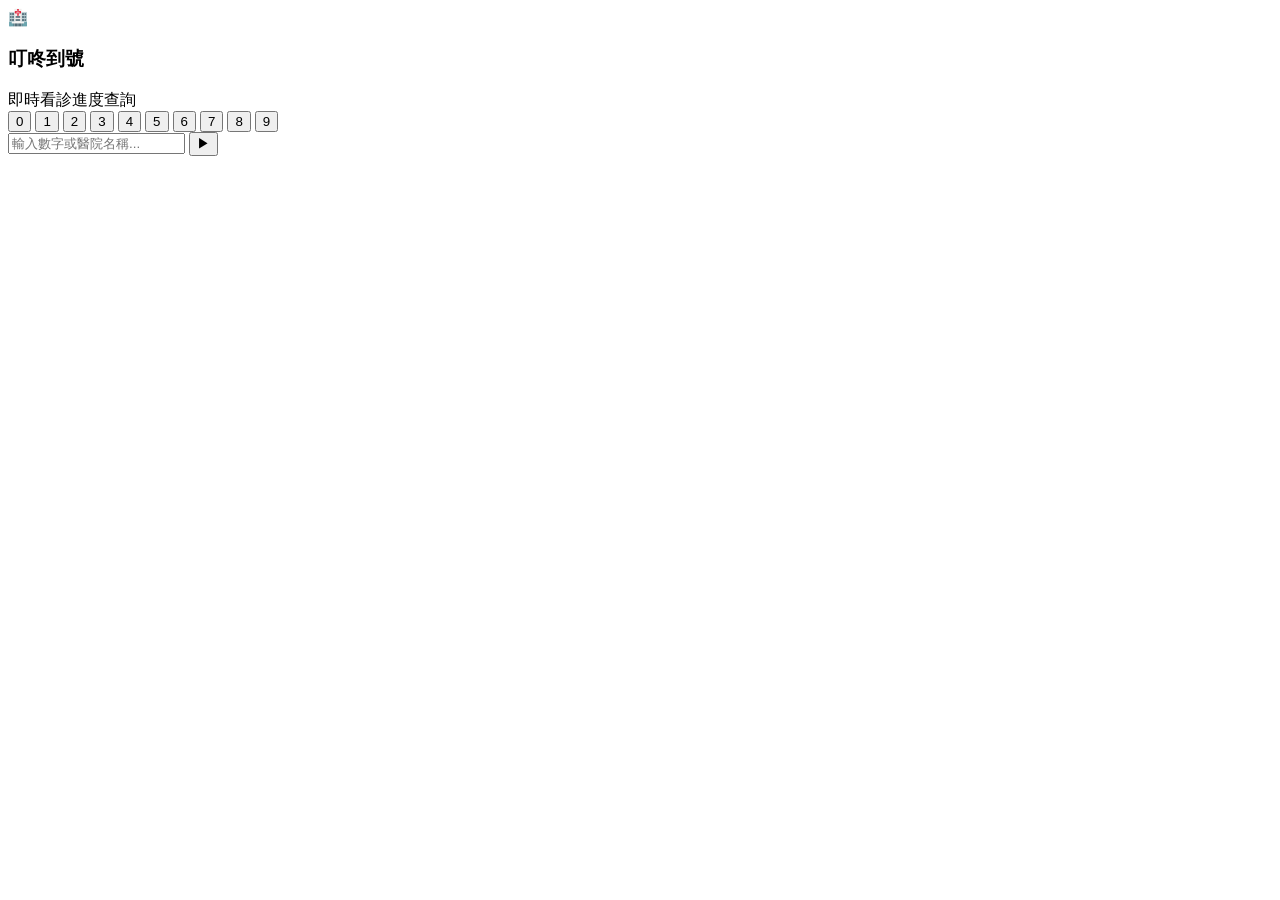
==== commit 86a66979: "feat: Phase 1.5 — 拆 ES modules + 修復 Redis 無密碼啟動 - public/index.html 從 1205 行拆成 7 個 ES module - publi" ====
--- a/public/index.html
+++ b/public/index.html
@@ -4,103 +4,15 @@
 <meta charset="UTF-8">
 <meta name="viewport" content="width=device-width, initial-scale=1.0, maximum-scale=1.0, user-scalable=no">
 <title>叮咚到號 — 醫院看診進度查詢</title>
-<style>
-* { margin: 0; padding: 0; box-sizing: border-box; }
-:root { --green: #06C755; --bg: #7494C0; }
-
-body {
-    font-family: -apple-system, BlinkMacSystemFont, 'Segoe UI', 'Helvetica Neue', Arial, sans-serif;
-    background: #E8ECF0;
-    height: 100dvh;
-    display: flex;
-    justify-content: center;
-    align-items: center;
-}
-
-.phone-frame {
-    width: 100%; max-width: 420px; height: 100dvh;
-    background: var(--bg);
-    display: flex; flex-direction: column; overflow: hidden;
-}
-@media (min-width: 500px) {
-    .phone-frame {
-        height: 780px; border-radius: 32px;
-        box-shadow: 0 20px 60px rgba(0,0,0,0.25);
-        border: 8px solid #2C2C2C;
-    }
-}
-
-.chat-header {
-    background: var(--green); color: white;
-    padding: 14px 16px; display: flex; align-items: center; gap: 12px; flex-shrink: 0;
-}
-.chat-header .avatar {
-    width: 42px; height: 42px; border-radius: 50%; background: white;
-    display: flex; align-items: center; justify-content: center; font-size: 22px;
-}
-.chat-header .info h3 { font-size: 16px; }
-.chat-header .info span { font-size: 11px; opacity: 0.85; }
-
-.chat-body {
-    flex: 1; overflow-y: auto; padding: 16px;
-    display: flex; flex-direction: column; gap: 8px;
-    -webkit-overflow-scrolling: touch;
-}
-
-.msg-row { display: flex; gap: 8px; max-width: 88%; animation: msgIn 0.25s ease-out; }
-.msg-row.bot { align-self: flex-start; }
-.msg-row.user { align-self: flex-end; flex-direction: row-reverse; }
-
-.bubble-avatar {
-    width: 32px; height: 32px; border-radius: 50%; background: white;
-    display: flex; align-items: center; justify-content: center;
-    font-size: 16px; flex-shrink: 0;
-}
-
-.bubble {
-    padding: 10px 14px; border-radius: 16px; font-size: 14px; line-height: 1.6;
-    white-space: pre-wrap; word-break: break-word; position: relative;
-}
-.bot .bubble { background: white; color: #333; border-bottom-left-radius: 4px; }
-.user .bubble { background: var(--green); color: white; border-bottom-right-radius: 4px; }
-
-.copy-btn {
-    display: block; margin-top: 6px; background: none; border: 1px solid #CCC;
-    border-radius: 8px; padding: 2px 10px; font-size: 11px; color: #999; cursor: pointer;
-}
-.copy-btn.copied { border-color: var(--green); color: var(--green); }
-
-@keyframes msgIn { from { opacity: 0; transform: translateY(8px); } to { opacity: 1; transform: none; } }
-.typing .bubble::after { content: '⋯'; animation: dots 1.2s infinite; }
-@keyframes dots { 0%,20%{content:'⋯'} 40%{content:'⋯⋯'} 60%{content:'⋯⋯⋯'} }
-
-.chat-input {
-    display: flex; gap: 8px; padding: 10px 12px;
-    background: #F7F8FA; flex-shrink: 0; border-top: 1px solid #E0E0E0;
-}
-.chat-input input {
-    flex: 1; border: 1px solid #DDD; border-radius: 20px;
-    padding: 10px 16px; font-size: 15px; outline: none; background: white;
-}
-.chat-input input:focus { border-color: var(--green); }
-.chat-input button {
-    background: var(--green); color: white; border: none; border-radius: 50%;
-    width: 40px; height: 40px; font-size: 18px; cursor: pointer;
-    display: flex; align-items: center; justify-content: center; flex-shrink: 0;
-}
-.chat-input button:active { transform: scale(0.92); }
-
-.num-row {
-    display: flex; gap: 4px; padding: 6px 12px;
-    background: #F7F8FA; border-top: 1px solid #E0E0E0; flex-shrink: 0;
-}
-.num-btn {
-    flex: 1; border: 1px solid #DDD; border-radius: 8px;
-    background: white; font-size: 16px; font-weight: 500; color: #333;
-    padding: 8px 0; cursor: pointer; text-align: center;
-}
-.num-btn:active { background: var(--green); color: white; }
-</style>
+<!-- PWA -->
+<link rel="manifest" href="/api/pwa/manifest">
+<meta name="theme-color" content="#FFFFFF">
+<meta name="apple-mobile-web-app-capable" content="yes">
+<meta name="apple-mobile-web-app-status-bar-style" content="default">
+<meta name="apple-mobile-web-app-title" content="叮咚到號">
+<link rel="apple-touch-icon" href="/api/pwa/icon/192">
+<link rel="icon" type="image/png" sizes="32x32" href="/api/pwa/icon/favicon">
+<link rel="stylesheet" href="/css/app.css">
 </head>
 <body>
 
@@ -144,803 +56,16 @@
     </div>
 </div>
 
-<script>
-const API_BASE = window.location.origin;
-const chatBody = document.getElementById('chatBody');
+<!-- HTML 的 onclick 屬性需要全域函式，橋接到 ES module -->
+<script type="module">
+import { tapNum, tapMulti, tapMultiDel, sendMessage } from '/js/chat.js';
+window.tapNum      = tapNum;
+window.tapMulti    = tapMulti;
+window.tapMultiDel = tapMultiDel;
+window.sendMessage = sendMessage;
+</script>
 
-let _sending = false;  // 防重複點擊
+<script src="/js/pwa.js"></script>
 
-// === Web Audio 音效 ===
-let _audioCtx = null;
-function getAudio() {
-    if (!_audioCtx) {
-        try {
-            _audioCtx = new (window.AudioContext || window.webkitAudioContext)();
-        } catch (e) { return null; }
-    }
-    if (_audioCtx.state === 'suspended') _audioCtx.resume();
-    return _audioCtx;
-}
-
-// 通用單音
-function _beep(freq, dur, type = 'sine', vol = 0.15, delay = 0) {
-    const ctx = getAudio();
-    if (!ctx) return;
-    const t0 = ctx.currentTime + delay;
-    const osc = ctx.createOscillator();
-    const gain = ctx.createGain();
-    osc.type = type;
-    osc.frequency.value = freq;
-    gain.gain.setValueAtTime(0, t0);
-    gain.gain.linearRampToValueAtTime(vol, t0 + 0.005);
-    gain.gain.exponentialRampToValueAtTime(0.0001, t0 + dur);
-    osc.connect(gain).connect(ctx.destination);
-    osc.start(t0);
-    osc.stop(t0 + dur + 0.02);
-}
-
-// 1. 打字聲（短促 click）
-function playTap() { _beep(1800, 0.04, 'square', 0.06); }
-
-// 2. 送出訊息（輕一聲）
-function playSend() { _beep(880, 0.08, 'sine', 0.10); }
-
-// 3. 號碼更新 ding（單音清脆）
-function playDing() { _beep(1320, 0.25, 'triangle', 0.18); }
-
-// 4. 快到/到我 dingdong（雙音）
-function playDingDong() {
-    _beep(1320, 0.22, 'triangle', 0.22, 0);
-    _beep(990, 0.32, 'triangle', 0.22, 0.18);
-}
-
-function tapNum(n) {
-    if (_sending) return;
-    playTap();
-    msgInput.value = n;
-    sendMessage();
-}
-
-function tapMulti(n) {
-    playTap();
-    msgInput.value += n;
-    msgInput.focus();
-}
-
-function tapMultiDel() {
-    playTap();
-    msgInput.value = msgInput.value.slice(0, -1);
-}
-
-function setMultiMode(on) {
-    document.getElementById('numRow').style.display = on ? 'none' : 'flex';
-    document.getElementById('numRowMulti').style.display = on ? 'flex' : 'none';
-    if (on) {
-        msgInput.value = '';
-        msgInput.placeholder = '輸入掛號號碼...';
-    } else {
-        msgInput.placeholder = '輸入數字或醫院名稱...';
-    }
-}
-
-const msgInput = document.getElementById('msgInput');
-
-let hospitals = [];
-let menuState = 'main';
-let menuOptions = {};
-let lastHospital = null;
-let lastProgressData = [];
-let pageItems = [];
-let pageIndex = 0;
-let pageContext = null;
-
-// 返回堆疊：按 0 逐層返回
-let navStack = [];
-
-// 追蹤
-let activeTrack = null;    // { hospital, dept, doctor, room, userNumber, intervalId }
-let waitingForNumber = false;  // 等待用戶輸入掛號號碼
-
-// 用戶資料
-const urlParams = new URLSearchParams(location.search);
-if (urlParams.get('uid')) localStorage.setItem('line_user_id', urlParams.get('uid'));
-let lineUserId = localStorage.getItem('line_user_id') || '';
-let userFavorites = [];
-let userArea = localStorage.getItem('user_area') || '';
-
-// === 初始化 ===
-async function init() {
-    try {
-        const resp = await fetch(`${API_BASE}/api/hospitals`);
-        const data = await resp.json();
-        hospitals = data.hospitals || [];
-    } catch (e) {
-        addBotMsg('無法連線，請稍後再試');
-        return;
-    }
-    await loadFavorites();
-    await showMainMenu();
-}
-
-async function loadFavorites() {
-    if (!lineUserId) return;
-    try {
-        const resp = await fetch(`${API_BASE}/api/liff/favorites/${lineUserId}`);
-        const data = await resp.json();
-        if (data.favorites && data.favorites.length > 0) userFavorites = data.favorites;
-    } catch (e) {}
-}
-
-// === 主選單 ===
-async function showMainMenu() {
-    navStack = [];
-    menuState = 'main';
-    menuOptions = { '2': 'list_area' };
-
-    await loadFavorites();
-
-    let lines = [];
-    if (activeTrack) {
-        lines.push('1 查追蹤進度');
-        menuOptions['1'] = 'check_tracking';
-    }
-    lines.push('2 醫院列表');
-    lines.push('');
-
-    const maxSlots = 5;
-    const usedCodes = new Set();
-    const slots = [];
-
-    for (const f of userFavorites) {
-        if (slots.length >= maxSlots) break;
-        const h = hospitals.find(x => x.code === f.hospital_code);
-        if (h && !usedCodes.has(h.code)) {
-            slots.push({ hospital: h, name: f.hospital_name, star: true });
-            usedCodes.add(h.code);
-        }
-    }
-
-    if (slots.length < maxSlots) {
-        const areas = groupByArea();
-        if (userArea && areas[userArea]) {
-            for (const h of areas[userArea]) {
-                if (slots.length >= maxSlots) break;
-                if (!usedCodes.has(h.code)) {
-                    slots.push({ hospital: h, name: h.name, star: false });
-                    usedCodes.add(h.code);
-                }
-            }
-        }
-        if (slots.length < maxSlots) {
-            const taipei = areas['台北市'] || [];
-            for (const h of taipei) {
-                if (slots.length >= maxSlots) break;
-                if (!usedCodes.has(h.code)) {
-                    slots.push({ hospital: h, name: h.name, star: false });
-                    usedCodes.add(h.code);
-                }
-            }
-        }
-    }
-
-    slots.forEach((s, idx) => {
-        const num = idx + 4;
-        const mark = s.star ? '⭐' : '';
-        lines.push(`${num} ${mark}${s.name}`);
-        menuOptions[String(num)] = { type: 'hospital', hospital: s.hospital };
-    });
-
-    addBotMsg(lines.join('\n'));
-}
-
-// === 分頁顯示 ===
-function showPage(items, state, title) {
-    pageItems = items;
-    pageContext = { state, title };
-    pageIndex = 0;
-    renderPage();
-}
-
-function renderPage() {
-    const perPage = 8;
-    const slice = pageItems.slice(pageIndex, pageIndex + perPage);
-    const total = pageItems.length;
-    const pageNum = Math.floor(pageIndex / perPage) + 1;
-    const totalPages = Math.ceil(total / perPage);
-
-    menuOptions = {};
-    menuState = pageContext.state;
-
-    let lines = [];
-    lines.push(totalPages > 1 ? `${pageContext.title} (${pageNum}/${totalPages})` : pageContext.title);
-    lines.push('');
-
-    slice.forEach((item, idx) => {
-        const num = idx + 1;
-        lines.push(`${num} ${item.label}`);
-        menuOptions[String(num)] = item.action;
-    });
-
-    lines.push('');
-    if (total > perPage) lines.push('9 下一頁');
-    lines.push('0 返回');
-
-    addBotMsg(lines.join('\n'));
-}
-
-function nextPage() {
-    pageIndex += 8;
-    if (pageIndex >= pageItems.length) pageIndex = 0;
-    renderPage();
-}
-
-// === 發送訊息 ===
-async function sendMessage() {
-    if (_sending) return;
-    const text = msgInput.value.trim();
-    if (!text) return;
-    _sending = true;
-    playSend();
-    addUserMsg(text);
-    msgInput.value = '';
-    await new Promise(r => setTimeout(r, 500));
-    try {
-        await processMessage(text);
-    } catch (e) {
-        console.error('processMessage error:', e);
-        addBotMsg('查詢失敗，請稍後再試\n\n0 返回');
-        menuState = 'error';
-    }
-    _sending = false;
-}
-
-// === 處理訊息 ===
-async function processMessage(text) {
-    const m = text.trim();
-
-    // 返回（追蹤中按 0 只回主頁，不停止追蹤）
-    if (m === '0' || m === '回') {
-        if (waitingForNumber) {
-            waitingForNumber = false;
-            setMultiMode(false);
-        }
-        if (navStack.length > 0) {
-            const back = navStack.pop();
-            await back();
-        } else {
-            await showMainMenu();
-        }
-        return;
-    }
-
-    // 等待輸入掛號號碼
-    if (waitingForNumber) {
-        if (m === '999') {
-            waitingForNumber = false;
-            setMultiMode(false);
-            startTracking(null);
-            return;
-        }
-        const num = parseInt(m);
-        if (num > 0) {
-            waitingForNumber = false;
-            setMultiMode(false);
-            startTracking(num);
-            return;
-        }
-        addBotMsg('請輸入掛號號碼（數字）\n或輸入 999 僅追蹤');
-        return;
-    }
-
-    // 下一頁
-    if (m === '9' && pageItems.length > 8) {
-        nextPage();
-        return;
-    }
-
-    // 數字選擇
-    if (menuOptions[m]) {
-        const action = menuOptions[m];
-
-        if (action === 'check_tracking') {
-            await checkTrackingNow();
-            return;
-        }
-        if (action === 'stop_tracking') {
-            stopAllTracking();
-            addBotMsg('追蹤已停止');
-            await new Promise(r => setTimeout(r, 300));
-            await showMainMenu();
-            return;
-        }
-        if (action === 'list_area') {
-            navStack.push(() => showMainMenu());
-            showAreaMenu();
-            return;
-        }
-
-        if (typeof action === 'object' && action.type === 'area') {
-            navStack.push(() => showAreaMenu());
-            showHospitalsByArea(action.area, action.list);
-            return;
-        }
-
-        if (typeof action === 'object' && action.type === 'hospital') {
-            navStack.push(() => showMainMenu());
-            await fetchProgress(action.hospital);
-            return;
-        }
-
-        if (typeof action === 'object' && action.type === 'dept') {
-            navStack.push(() => showDeptList(lastHospital));
-            showDeptProgress(lastHospital, action.dept);
-            return;
-        }
-
-        // 選醫師 → 開始追蹤流程
-        if (typeof action === 'object' && action.type === 'doctor') {
-            const doc = action.doctor;
-            // 停止之前的追蹤
-            if (activeTrack) {
-                clearInterval(activeTrack.intervalId);
-                if (activeTrack.skippedTimerId) clearInterval(activeTrack.skippedTimerId);
-            }
-            activeTrack = {
-                hospital: lastHospital,
-                hospitalCode: lastHospital.code,
-                dept: doc.department,
-                doctor: doc.doctor_name,
-                room: doc.clinic_room,
-                currentNumber: doc.current_number,
-                userNumber: null,
-                intervalId: null,
-                skippedRemindCount: 0,
-                skippedTimerId: null,
-            };
-            waitingForNumber = true;
-            setMultiMode(true);
-            addBotMsg(
-                `${doc.doctor_name} ${doc.clinic_room}\n` +
-                `目前看診：#${doc.current_number}\n\n` +
-                `請輸入您的掛號號碼\n或輸入 999 僅追蹤\n\n0 返回`
-            );
-            return;
-        }
-    }
-
-    // 文字輸入：找醫院
-    if (menuState === 'wait_hospital' || menuState === 'main') {
-        const hospital = findHospital(m);
-        if (hospital) {
-            navStack.push(() => showMainMenu());
-            await fetchProgress(hospital);
-            return;
-        }
-        const matched = hospitals.filter(h => h.name.includes(m));
-        if (matched.length > 0) {
-            navStack.push(() => showMainMenu());
-            showSearchResults(matched);
-            return;
-        }
-        addBotMsg(`找不到「${m}」\n0 返回`);
-        return;
-    }
-
-    // 文字輸入：症狀
-    if (menuState === 'wait_symptom') {
-        await searchSymptom(m);
-        return;
-    }
-
-    // 不認識的輸入 → 回主選單
-    await showMainMenu();
-}
-
-// === 地區選單 ===
-function showAreaMenu() {
-    const areas = groupByArea();
-    const items = [];
-    for (const [area, list] of Object.entries(areas)) {
-        if (list.length === 0) continue;
-        items.push({ label: `${area}(${list.length})`, action: { type: 'area', area, list } });
-    }
-    showPage(items, 'area', '選擇地區');
-}
-
-function showHospitalsByArea(area, list) {
-    userArea = area;
-    localStorage.setItem('user_area', area);
-    const items = list.map(h => ({ label: h.name, action: { type: 'hospital', hospital: h } }));
-    showPage(items, 'hospital_list', area);
-}
-
-function showSearchResults(matched) {
-    const items = matched.map(h => ({ label: h.name, action: { type: 'hospital', hospital: h } }));
-    showPage(items, 'search_result', `找到${matched.length}間`);
-}
-
-// === 查看診進度 ===
-async function fetchProgress(hospital) {
-    lastHospital = hospital;
-
-    if (lineUserId) {
-        fetch(`${API_BASE}/api/liff/favorite`, {
-            method: 'POST',
-            headers: { 'Content-Type': 'application/json' },
-            body: JSON.stringify({ line_user_id: lineUserId, hospital_code: hospital.code, hospital_name: hospital.name }),
-        }).catch(() => {});
-    }
-
-    const resp = await fetch(`${API_BASE}/api/progress/${hospital.code}`);
-    const data = await resp.json();
-
-    if (!data.data || data.data.length === 0) {
-        menuOptions = {};
-        menuState = 'no_data';
-        addBotMsg(`${hospital.name}\n目前無看診資料\n\n0 返回`);
-        return;
-    }
-
-    lastProgressData = data.data;
-    await showDeptList(hospital);
-}
-
-async function showDeptList(hospital) {
-    const depts = [...new Set(lastProgressData.map(r => r.department))].sort();
-
-    let favDepts = [];
-    if (lineUserId) {
-        try {
-            const resp = await fetch(`${API_BASE}/api/liff/favorites/${lineUserId}?hospital_code=${hospital.code}`);
-            const data = await resp.json();
-            favDepts = (data.favorites || []).map(f => f.department);
-        } catch (e) {}
-    }
-
-    const sorted = [];
-    for (const d of favDepts) { if (depts.includes(d)) sorted.push(d); }
-    for (const d of depts) { if (!sorted.includes(d)) sorted.push(d); }
-
-    const items = sorted.map(dept => {
-        const count = lastProgressData.filter(r => r.department === dept).length;
-        const isFav = favDepts.includes(dept);
-        return {
-            label: `${isFav ? '⭐' : ''}${dept}(${count})`,
-            action: { type: 'dept', dept },
-        };
-    });
-
-    showPage(items, 'dept_list', hospital.name);
-}
-
-function showDeptProgress(hospital, dept) {
-    if (lineUserId) {
-        fetch(`${API_BASE}/api/liff/favorite`, {
-            method: 'POST',
-            headers: { 'Content-Type': 'application/json' },
-            body: JSON.stringify({ line_user_id: lineUserId, hospital_code: hospital.code, hospital_name: hospital.name, department: dept }),
-        }).catch(() => {});
-    }
-
-    const results = lastProgressData.filter(r => r.department === dept);
-    if (results.length === 0) {
-        menuOptions = {};
-        menuState = 'progress';
-        addBotMsg(`${dept} 目前無資料\n\n0 返回`);
-        return;
-    }
-
-    const items = results.map(it => {
-        let num = `#${it.current_number}`;
-        if (it.is_current_skipped) num += '(過)';
-        const room = it.clinic_room || '';
-        return {
-            label: `${it.doctor_name} ${room} ${num}`,
-            action: { type: 'doctor', doctor: it },
-        };
-    });
-
-    showPage(items, 'progress', `${hospital.name} ${dept}`);
-}
-
-// === 追蹤看診號碼 ===
-function startTracking(userNumber) {
-    if (!activeTrack) return;
-    activeTrack.userNumber = userNumber;
-    menuState = 'tracking';
-    menuOptions = {};
-    navStack = [];  // 開始追蹤後，0 直接回主頁
-
-    const cur = activeTrack.currentNumber;
-    const next = cur + 1;
-    let msg = `開始追蹤\n`;
-    msg += `醫院：${activeTrack.hospital.name}\n`;
-    msg += `科別：${activeTrack.dept}\n`;
-    msg += `醫生：${activeTrack.doctor}\n`;
-    msg += `診間：${activeTrack.room}\n`;
-    msg += `目前號碼：#${cur}\n`;
-    msg += `下一號：#${next}`;
-    if (userNumber) {
-        const remaining = userNumber - cur;
-        if (remaining > 0) {
-            msg += `\n\n您是 ${userNumber} 號，前面還有約 ${remaining} 位`;
-        } else {
-            msg += `\n\n您是 ${userNumber} 號，已到或過號`;
-        }
-    }
-    msg += '\n\n每 30 秒自動更新\n0 回主頁';
-    addBotMsg(msg);
-
-    // 每 30 秒輪詢
-    activeTrack.intervalId = setInterval(() => pollTracking(), 30000);
-}
-
-// 立即查目前追蹤進度
-async function checkTrackingNow() {
-    if (!activeTrack) {
-        addBotMsg('目前沒有追蹤');
-        return;
-    }
-    try {
-        const resp = await fetch(`${API_BASE}/api/progress/${activeTrack.hospitalCode}`);
-        const data = await resp.json();
-        if (!data.data) {
-            addBotMsg('查詢失敗');
-            return;
-        }
-        const found = data.data.find(d =>
-            d.doctor_name === activeTrack.doctor &&
-            d.clinic_room === activeTrack.room
-        );
-        if (!found) {
-            addBotMsg(`${activeTrack.doctor} 看診已結束`);
-            clearInterval(activeTrack.intervalId);
-            activeTrack = null;
-            return;
-        }
-        activeTrack.currentNumber = found.current_number;
-
-        const cur = found.current_number;
-        const next = cur + 1;
-        let msg = `追蹤中\n`;
-        msg += `醫院：${activeTrack.hospital.name}\n`;
-        msg += `科別：${activeTrack.dept}\n`;
-        msg += `醫生：${activeTrack.doctor}\n`;
-        msg += `診間：${activeTrack.room}\n`;
-        msg += `目前號碼：#${cur}`;
-        if (found.is_current_skipped) msg += '(過號)';
-        msg += `\n下一號：#${next}`;
-
-        if (activeTrack.userNumber) {
-            const un = activeTrack.userNumber;
-            if (cur === un) {
-                msg += `\n\n🔔 輪到您了！${un} 號正在叫號`;
-            } else if (cur > un) {
-                msg += `\n\n⚠️ 您是 ${un} 號，已過號`;
-            } else {
-                msg += `\n\n您是 ${un} 號，還剩約 ${un - cur} 位`;
-            }
-        }
-
-        msg += '\n\n7 停止追蹤\n0 回主頁';
-        menuState = 'tracking_detail';
-        menuOptions = { '7': 'stop_tracking' };
-        addBotMsg(msg);
-    } catch (e) {
-        addBotMsg('查詢失敗');
-    }
-}
-
-async function pollTracking() {
-    if (!activeTrack) return;
-    try {
-        const resp = await fetch(`${API_BASE}/api/progress/${activeTrack.hospitalCode}`);
-        const data = await resp.json();
-        if (!data.data) return;
-
-        const found = data.data.find(d =>
-            d.doctor_name === activeTrack.doctor &&
-            d.clinic_room === activeTrack.room
-        );
-        if (!found) {
-            addBotMsg(`${activeTrack.doctor} 看診已結束\n\n0 返回`);
-            clearInterval(activeTrack.intervalId);
-            activeTrack = null;
-            return;
-        }
-
-        const prev = activeTrack.currentNumber;
-        activeTrack.currentNumber = found.current_number;
-
-        // 號碼沒變就不推播
-        if (found.current_number === prev) return;
-
-        // 過號 → 切換成「每分鐘提醒」模式，最多 3 次
-        if (activeTrack.userNumber && found.current_number > activeTrack.userNumber) {
-            startSkippedReminder();
-            return;
-        }
-
-        let msg = `${activeTrack.doctor} ${activeTrack.room}\n目前：#${found.current_number}`;
-        if (found.is_current_skipped) msg += '(過號)';
-
-        let soundType = 'ding';
-
-        if (activeTrack.userNumber) {
-            const un = activeTrack.userNumber;
-            if (found.current_number === un) {
-                msg += `\n\n🔔 輪到您了！${un} 號正在叫號！`;
-                soundType = 'dingdong';
-                clearInterval(activeTrack.intervalId);
-                activeTrack = null;
-            } else {
-                const remaining = un - found.current_number;
-                msg += `\n\n您是 ${un} 號，還剩約 ${remaining} 位`;
-                if (remaining <= 2) soundType = 'dingdong';
-            }
-        }
-
-        if (soundType === 'dingdong') playDingDong();
-        else playDing();
-
-        addBotMsg(msg);
-    } catch (e) {
-        console.error('pollTracking error:', e);
-    }
-}
-
-// 清掉所有追蹤計時器
-function stopAllTracking() {
-    if (!activeTrack) return;
-    if (activeTrack.intervalId) clearInterval(activeTrack.intervalId);
-    if (activeTrack.skippedTimerId) clearInterval(activeTrack.skippedTimerId);
-    activeTrack = null;
-}
-
-// 過號後的提醒：每分鐘 1 次，最多 3 次
-function startSkippedReminder() {
-    if (!activeTrack || activeTrack.skippedTimerId) return;
-    // 停掉 30 秒輪詢
-    if (activeTrack.intervalId) {
-        clearInterval(activeTrack.intervalId);
-        activeTrack.intervalId = null;
-    }
-    activeTrack.skippedRemindCount = 0;
-    sendSkippedReminder();
-    activeTrack.skippedTimerId = setInterval(sendSkippedReminder, 60000);
-}
-
-function sendSkippedReminder() {
-    if (!activeTrack) return;
-    activeTrack.skippedRemindCount++;
-    const n = activeTrack.skippedRemindCount;
-    const un = activeTrack.userNumber;
-    addBotMsg(
-        `⚠️ 您是 ${un} 號，已過號\n` +
-        `${activeTrack.doctor} ${activeTrack.room}\n` +
-        `提醒 ${n}/3`
-    );
-    playDingDong();
-    if (n >= 3) {
-        stopAllTracking();
-        addBotMsg('追蹤已結束\n如需重新追蹤請選擇診間');
-    }
-}
-
-// === 症狀查科別 ===
-async function searchSymptom(query) {
-    const resp = await fetch(`${API_BASE}/api/guide/which-department?q=${encodeURIComponent(query)}`);
-    const data = await resp.json();
-
-    if (!data.results || data.results.length === 0) {
-        addBotMsg(`找不到「${query}」相關科別\n建議到掛號櫃台詢問\n\n0 返回`);
-        return;
-    }
-
-    let lines = [`「${query}」建議掛：`];
-    const seen = new Set();
-    for (const r of data.results) {
-        if (seen.has(r.department)) continue;
-        seen.add(r.department);
-        lines.push(`• ${r.department} - ${r.disease}`);
-    }
-    lines.push('\n0 返回');
-    menuState = 'symptom_result';
-    menuOptions = {};
-    addBotMsg(lines.join('\n'));
-}
-
-// === 找醫院 ===
-function findHospital(text) {
-    let found = hospitals.find(h => text.includes(h.name));
-    if (found) return found;
-
-    const aliases = {
-        '台大': 'ntuh', '台大醫院': 'ntuh',
-        '台大癌醫': 'ntuh-cancer', '癌醫': 'ntuh-cancer',
-        '台大兒童': 'ntuh-children',
-        '榮總': 'tpvgh', '台北榮總': 'tpvgh', '北榮': 'tpvgh',
-        '台中榮總': 'tcvgh', '中榮': 'tcvgh',
-        '三總': 'tsgh', '三軍': 'tsgh',
-        '長庚': 'changgung-linkou', '林口長庚': 'changgung-linkou',
-        '台北長庚': 'changgung-taipei',
-        '高雄長庚': 'changgung-kaohsiung',
-        '國泰': 'cathay', '國泰醫院': 'cathay',
-        '馬偕': 'mackay-taipei', '馬偕醫院': 'mackay-taipei',
-        '新光': 'shinkong', '新光醫院': 'shinkong',
-        '萬芳': 'wanfang', '萬芳醫院': 'wanfang',
-        '亞東': 'femh', '亞東醫院': 'femh',
-        '振興': 'chgh', '振興醫院': 'chgh',
-        '慈濟': 'tzuchi-taipei',
-        '輔大': 'fjuh', '輔大醫院': 'fjuh',
-    };
-    for (const [alias, code] of Object.entries(aliases)) {
-        if (text.includes(alias)) return hospitals.find(h => h.code === code);
-    }
-    return null;
-}
-
-// === 地區分組 ===
-function groupByArea() {
-    const groups = { '台北市': [], '新北市': [], '基隆': [], '桃園': [], '台中': [], '雲嘉': [], '高雄': [] };
-    for (const h of hospitals) {
-        const n = h.name;
-        if (n.includes('台大') || n.includes('三軍') || n.includes('榮總') || n.includes('台北長庚') ||
-            n.includes('國泰醫院') || n.includes('馬偕醫院(台北') || n.includes('新光') ||
-            n.includes('萬芳') || n.includes('振興') || n.includes('台大癌醫') || n.includes('台大兒童'))
-            groups['台北市'].push(h);
-        else if (n.includes('亞東') || n.includes('慈濟') || n.includes('淡水') || n.includes('臺北醫院') ||
-                 n.includes('汐止') || n.includes('土城') || n.includes('新北') || n.includes('輔大'))
-            groups['新北市'].push(h);
-        else if (n.includes('基隆')) groups['基隆'].push(h);
-        else if (n.includes('林口') || n.includes('桃園')) groups['桃園'].push(h);
-        else if (n.includes('台中') || n.includes('豐原')) groups['台中'].push(h);
-        else if (n.includes('雲林') || n.includes('嘉義')) groups['雲嘉'].push(h);
-        else if (n.includes('高雄') || n.includes('鳳山')) groups['高雄'].push(h);
-    }
-    return groups;
-}
-
-// === UI ===
-function addBotMsg(text) {
-    const row = document.createElement('div');
-    row.className = 'msg-row bot';
-    const plainText = text;
-    row.innerHTML = `<div class="bubble-avatar">🏥</div><div class="bubble">${escapeHtml(text)}</div>`;
-    chatBody.appendChild(row);
-    scrollDown();
-}
-
-function addUserMsg(text) {
-    const row = document.createElement('div');
-    row.className = 'msg-row user';
-    row.innerHTML = `<div class="bubble">${escapeHtml(text)}</div>`;
-    chatBody.appendChild(row);
-    scrollDown();
-}
-
-function copyMsg(btn, encoded) {
-    const text = decodeURIComponent(encoded);
-    navigator.clipboard.writeText(text).then(() => {
-        btn.textContent = '✓ 已複製';
-        btn.classList.add('copied');
-        setTimeout(() => { btn.textContent = '複製'; btn.classList.remove('copied'); }, 1500);
-    });
-}
-
-function scrollDown() {
-    requestAnimationFrame(() => { chatBody.scrollTop = chatBody.scrollHeight; });
-}
-
-function escapeHtml(t) {
-    return t.replace(/&/g,'&amp;').replace(/</g,'&lt;').replace(/>/g,'&gt;').replace(/\n/g,'<br>');
-}
-
-msgInput.addEventListener('keydown', e => {
-    if (e.key === 'Enter' && !e.isComposing) sendMessage();
-});
-
-init();
-</script>
 </body>
 </html>
